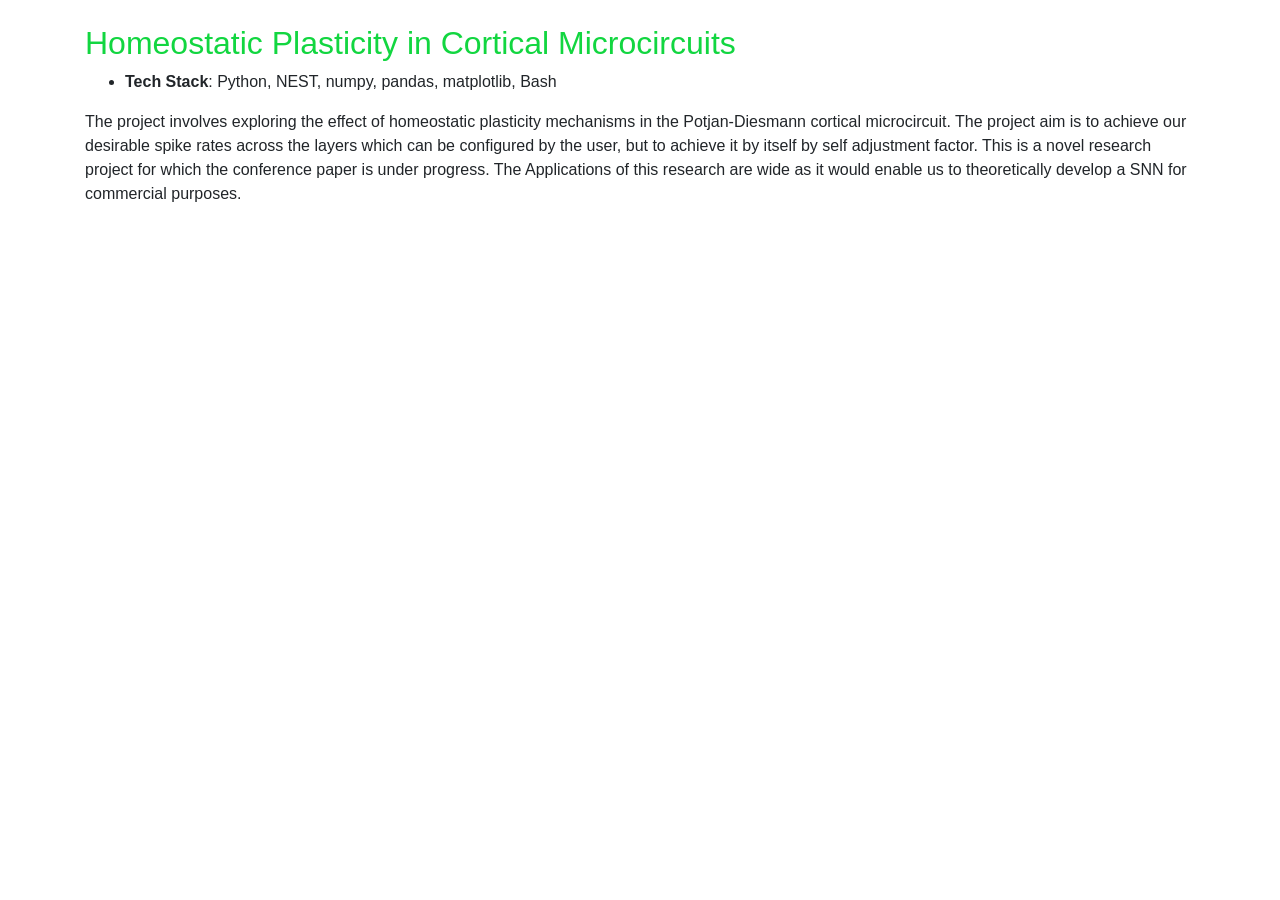
==== projects/brain.html @ e2df34b9 "Adding Files for Setup" ====
<html lang="en"><head>
  <meta charset="utf-8">
  <meta content="width=device-width, initial-scale=1.0" name="viewport">

  <title>Homeostatic Plasticity in Cortical Microcircuits</title>
  <meta content="" name="descriptison">
  <meta content="" name="keywords">

  <!-- Favicons -->
  <link href="../assets/img/favicon.png" rel="icon">
  <link href="../assets/img/apple-touch-icon.png" rel="apple-touch-icon">

  <!-- Google Fonts -->
  <link href="https://fonts.googleapis.com/css?family=Open+Sans:300,300i,400,400i,600,600i,700,700i|Raleway:300,300i,400,400i,500,500i,600,600i,700,700i|Poppins:300,300i,400,400i,500,500i,600,600i,700,700i" rel="stylesheet">

  <!-- Vendor CSS Files -->
  <link href="../assets/vendor/bootstrap/css/bootstrap.min.css" rel="stylesheet">
  <link href="../assets/vendor/icofont/icofont.min.css" rel="stylesheet">
  <link href="../assets/vendor/remixicon/remixicon.css" rel="stylesheet">
  <link href="../assets/vendor/owl.carousel/assets/owl.carousel.min.css" rel="stylesheet">
  <link href="../assets/vendor/boxicons/css/boxicons.min.css" rel="stylesheet">
  <link href="../assets/vendor/venobox/venobox.css" rel="stylesheet">

  <!-- Template Main CSS File -->
  <link href="../assets/css/style.css" rel="stylesheet">

  <!-- =======================================================
  * Template Name: Personal - v2.2.0
  * Template URL: https://bootstrapmade.com/personal-free-resume-bootstrap-template/
  * Author: BootstrapMade.com
  * License: https://bootstrapmade.com/license/
  ======================================================== -->
</head>

<body data-gr-c-s-loaded="true">

<!-- ======= Portfolio Details ======= -->
  <main id="main">
    <div id="portfolio-details" class="portfolio-details">
      <div class="container">

        <div class="row">

          <div class="col-lg-12 portfolio-info">
            <br>
            <h2 style="color:#12d640">Homeostatic Plasticity in Cortical Microcircuits</h2>

            <ul>
              <li><strong>Tech Stack</strong>: Python, NEST, numpy, pandas, matplotlib, Bash</li>
            </ul>

            <p>
             The project involves exploring the effect of homeostatic plasticity mechanisms in the Potjan-Diesmann cortical microcircuit. The project aim is to achieve our desirable spike rates across the layers which can be configured by the user, but to achieve it by itself by self adjustment factor. This is a novel research project for which the conference paper is under progress. The Applications of this research are wide as it would enable us to theoretically develop a SNN for commercial purposes.            
            </p>
          </div>

        </div>

      </div>
    </div><!-- End Portfolio Details -->
  </main><!-- End #main -->

 <!-- Vendor JS Files -->
  <script async="" src="//www.google-analytics.com/analytics.js"></script><script src="assets/vendor/jquery/jquery.min.js"></script>
  <script src="../assets/vendor/bootstrap/js/bootstrap.bundle.min.js"></script>
  <script src="../assets/vendor/jquery.easing/jquery.easing.min.js"></script>
  <script src="../assets/vendor/php-email-form/validate.js"></script>
  <script src="../assets/vendor/waypoints/jquery.waypoints.min.js"></script>
  <script src="../assets/vendor/counterup/counterup.min.js"></script>
  <script src="../assets/vendor/owl.carousel/owl.carousel.min.js"></script>
  <script src="../assets/vendor/isotope-layout/isotope.pkgd.min.js"></script>
  <script src="../assets/vendor/venobox/venobox.min.js"></script>

  <!-- Template Main JS File -->
  <script src="../assets/js/main.js"></script>

  <script>if( window.self == window.top ) { (function(i,s,o,g,r,a,m){i['GoogleAnalyticsObject']=r;i[r]=i[r]||function(){ (i[r].q=i[r].q||[]).push(arguments)},i[r].l=1*new Date();a=s.createElement(o), m=s.getElementsByTagName(o)[0];a.async=1;a.src=g;m.parentNode.insertBefore(a,m) })(window,document,'script','//www.google-analytics.com/analytics.js','ga'); ga('create', 'UA-55234356-4', 'auto'); ga('send', 'pageview'); } </script>

</body>
</html>
---- assets/vendor/venobox/venobox.css ----
/* ------ venobox.css --------*/
.vbox-overlay *, .vbox-overlay *:before, .vbox-overlay *:after{
    -webkit-backface-visibility: hidden;
    -webkit-box-sizing:border-box;
    -moz-box-sizing:border-box;
    box-sizing:border-box;
}
.vbox-overlay * { 
    -webkit-backface-visibility: visible;
    backface-visibility: visible;
}
.vbox-overlay{
    display: -webkit-flex;
    display: flex;
    -webkit-flex-direction: column;
    flex-direction: column;
    -webkit-justify-content: center;
    justify-content: center;
    -webkit-align-items: center;
    align-items: center;
    position: fixed;
    left: 0;
    top: 0;
    bottom: 0;
    right: 0;
    z-index: 999999;
}

/* ----- navigation ----- */
.vbox-title{
    width: 100%;
    height: 40px;
    float: left;
    text-align: center;
    line-height: 28px;
    font-size: 12px;
    padding: 6px 50px;
    overflow: hidden;
    position: fixed;
    display: none;
    left: 0;
    z-index: 89;
}
.vbox-close{
    cursor: pointer;
    position: fixed;
    top: -1px;
    right: 0;
    width: 50px;
    height: 40px;
    padding: 6px;
    display: block;
    background-position:10px center;
    overflow: hidden;
    font-size: 24px;
    line-height: 1;
    text-align: center;
    z-index: 99;
}
.vbox-left{
    cursor: pointer;
    position: fixed;
    left: 0;
    height: 40px;
    overflow: hidden;
    line-height: 28px;
    font-size: 12px;
    z-index: 99;
    display: flex;
    align-items:center;
}
.vbox-num{
    display: inline-block;
    margin: 6px 0 6px 15px;
}
/* ----- Social share ----- */
.vbox-share{
    line-height: 28px;
    font-size: 12px;
    overflow: hidden;
    position: fixed;
    left: 0;
    z-index: 98;
    display: flex;
    align-items:center;
    justify-content: center;
    width: 100%;
    text-align: center;
}
.vbox-share svg{
    max-height: 28px;
    width: 28px;
    z-index: 10;
    margin-left: 12px;
    margin-top: 6px;
    margin-bottom: 6px;
    vertical-align: middle;
}


/* ----- navigation ARROWS ----- */
.vbox-next, .vbox-prev{
    position: fixed;
    top: 50%;
    margin-top: -15px;
    overflow: hidden;
    cursor: pointer;
    display: block;
    width: 45px;
    height: 45px;
    z-index: 99;
}
.vbox-next span, .vbox-prev span{
    position: relative;
    width: 20px;
    height: 20px;
    border: 2px solid transparent;
    border-top-color: #B6B6B6;
    border-right-color: #B6B6B6;
    text-indent: -100px;
    position: absolute;
    top: 8px;
    display: block;
}
.vbox-prev{
    left: 15px;
}
.vbox-next{
    right: 15px;
}
.vbox-prev span{
    left: 10px;
    -ms-transform: rotate(-135deg);
    -webkit-transform: rotate(-135deg);
    transform: rotate(-135deg);
}
.vbox-next span{
    -ms-transform: rotate(45deg);
    -webkit-transform: rotate(45deg);
    transform: rotate(45deg);
    right: 10px;
}
/* ------- inline window ------ */
.vbox-inline{
    width: 420px;
    height: 315px;
    height: 70vh;
    padding: 10px;
    background: #fff;
    margin: 0 auto;
    overflow: auto;
    text-align: left;
}
/* ------- Video & iFrames window ------ */
.venoframe{
    max-width: 100%;
    width: 100%;
    border: none;
    width: 100%;
    height: 260px;
    height: 70vh;
}
.venoframe.vbvid{
    height: 260px;
}
@media (min-width: 768px) {
    .venoframe, .vbox-inline{
        width: 90%;
        height: 360px;
        height: 70vh;
    }
    .venoframe.vbvid{
        width: 640px;
        height: 360px;
    }
}
@media (min-width: 992px) {
    .venoframe, .vbox-inline{
        max-width: 1200px;
        width: 80%;
        height: 540px;
        height: 70vh;
    }
    .venoframe.vbvid{
        width: 960px;
        height: 540px;
    }
}
/* 
Please do NOT edit this part! 
or at least read this note: http://i.imgur.com/7C0ws9e.gif
*/
.vbox-open{
    overflow: hidden;
}
.vbox-container{
    position: absolute;
    left: 0;
    right: 0;
    top: 0;
    bottom: 0;
    overflow-x: hidden;
    overflow-y: scroll;
    overflow-scrolling: touch;
    -webkit-overflow-scrolling: touch;
    z-index: 20;
    max-height: 100%;

}

.vbox-content{
    text-align: center;
    float: left;
    width: 100%;
    position: relative;
    overflow: hidden;
    padding: 20px 4%;
}
.vbox-container img{
    max-width: 100%;
    height: auto;
}
.vbox-figlio{
    box-shadow: 0 0 12px rgba(0,0,0,0.19), 0 6px 6px rgba(0,0,0,0.23);
    max-width: 100%;
    text-align: initial;
}
img.vbox-figlio{
    -webkit-user-select: none;
-khtml-user-select: none;
-moz-user-select: none;
-o-user-select: none;
user-select: none;
}
.vbox-content.swipe-left{
    margin-left: -200px !important;
}
.vbox-content.swipe-right{
    margin-left: 200px !important;
}
.vbox-animated{
    webkit-transition: margin 300ms ease-out;
    transition: margin 300ms ease-out;
}

/* ---------- preloader ----------
 * SPINKIT 
 * http://tobiasahlin.com/spinkit/
-------------------------------- */
.sk-double-bounce,.sk-rotating-plane{width:40px;height:40px;margin:40px auto}.sk-rotating-plane{background-color:#333;-webkit-animation:sk-rotatePlane 1.2s infinite ease-in-out;animation:sk-rotatePlane 1.2s infinite ease-in-out}@-webkit-keyframes sk-rotatePlane{0%{-webkit-transform:perspective(120px) rotateX(0) rotateY(0);transform:perspective(120px) rotateX(0) rotateY(0)}50%{-webkit-transform:perspective(120px) rotateX(-180.1deg) rotateY(0);transform:perspective(120px) rotateX(-180.1deg) rotateY(0)}100%{-webkit-transform:perspective(120px) rotateX(-180deg) rotateY(-179.9deg);transform:perspective(120px) rotateX(-180deg) rotateY(-179.9deg)}}@keyframes sk-rotatePlane{0%{-webkit-transform:perspective(120px) rotateX(0) rotateY(0);transform:perspective(120px) rotateX(0) rotateY(0)}50%{-webkit-transform:perspective(120px) rotateX(-180.1deg) rotateY(0);transform:perspective(120px) rotateX(-180.1deg) rotateY(0)}100%{-webkit-transform:perspective(120px) rotateX(-180deg) rotateY(-179.9deg);transform:perspective(120px) rotateX(-180deg) rotateY(-179.9deg)}}.sk-double-bounce{position:relative}.sk-double-bounce .sk-child{width:100%;height:100%;border-radius:50%;background-color:#333;opacity:.6;position:absolute;top:0;left:0;-webkit-animation:sk-doubleBounce 2s infinite ease-in-out;animation:sk-doubleBounce 2s infinite ease-in-out}.sk-chasing-dots .sk-child,.sk-spinner-pulse,.sk-three-bounce .sk-child{background-color:#333;border-radius:100%}.sk-double-bounce .sk-double-bounce2{-webkit-animation-delay:-1s;animation-delay:-1s}@-webkit-keyframes sk-doubleBounce{0%,100%{-webkit-transform:scale(0);transform:scale(0)}50%{-webkit-transform:scale(1);transform:scale(1)}}@keyframes sk-doubleBounce{0%,100%{-webkit-transform:scale(0);transform:scale(0)}50%{-webkit-transform:scale(1);transform:scale(1)}}.sk-wave{margin:40px auto;width:50px;height:40px;text-align:center;font-size:10px}.sk-wave .sk-rect{background-color:#333;height:100%;width:6px;display:inline-block;-webkit-animation:sk-waveStretchDelay 1.2s infinite ease-in-out;animation:sk-waveStretchDelay 1.2s infinite ease-in-out}.sk-wave .sk-rect1{-webkit-animation-delay:-1.2s;animation-delay:-1.2s}.sk-wave .sk-rect2{-webkit-animation-delay:-1.1s;animation-delay:-1.1s}.sk-wave .sk-rect3{-webkit-animation-delay:-1s;animation-delay:-1s}.sk-wave .sk-rect4{-webkit-animation-delay:-.9s;animation-delay:-.9s}.sk-wave .sk-rect5{-webkit-animation-delay:-.8s;animation-delay:-.8s}@-webkit-keyframes sk-waveStretchDelay{0%,100%,40%{-webkit-transform:scaleY(.4);transform:scaleY(.4)}20%{-webkit-transform:scaleY(1);transform:scaleY(1)}}@keyframes sk-waveStretchDelay{0%,100%,40%{-webkit-transform:scaleY(.4);transform:scaleY(.4)}20%{-webkit-transform:scaleY(1);transform:scaleY(1)}}.sk-wandering-cubes{margin:40px auto;width:40px;height:40px;position:relative}.sk-wandering-cubes .sk-cube{background-color:#333;width:10px;height:10px;position:absolute;top:0;left:0;-webkit-animation:sk-wanderingCube 1.8s ease-in-out -1.8s infinite both;animation:sk-wanderingCube 1.8s ease-in-out -1.8s infinite both}.sk-chasing-dots,.sk-spinner-pulse{width:40px;height:40px;margin:40px auto}.sk-wandering-cubes .sk-cube2{-webkit-animation-delay:-.9s;animation-delay:-.9s}@-webkit-keyframes sk-wanderingCube{0%{-webkit-transform:rotate(0);transform:rotate(0)}25%{-webkit-transform:translateX(30px) rotate(-90deg) scale(.5);transform:translateX(30px) rotate(-90deg) scale(.5)}50%{-webkit-transform:translateX(30px) translateY(30px) rotate(-179deg);transform:translateX(30px) translateY(30px) rotate(-179deg)}50.1%{-webkit-transform:translateX(30px) translateY(30px) rotate(-180deg);transform:translateX(30px) translateY(30px) rotate(-180deg)}75%{-webkit-transform:translateX(0) translateY(30px) rotate(-270deg) scale(.5);transform:translateX(0) translateY(30px) rotate(-270deg) scale(.5)}100%{-webkit-transform:rotate(-360deg);transform:rotate(-360deg)}}@keyframes sk-wanderingCube{0%{-webkit-transform:rotate(0);transform:rotate(0)}25%{-webkit-transform:translateX(30px) rotate(-90deg) scale(.5);transform:translateX(30px) rotate(-90deg) scale(.5)}50%{-webkit-transform:translateX(30px) translateY(30px) rotate(-179deg);transform:translateX(30px) translateY(30px) rotate(-179deg)}50.1%{-webkit-transform:translateX(30px) translateY(30px) rotate(-180deg);transform:translateX(30px) translateY(30px) rotate(-180deg)}75%{-webkit-transform:translateX(0) translateY(30px) rotate(-270deg) scale(.5);transform:translateX(0) translateY(30px) rotate(-270deg) scale(.5)}100%{-webkit-transform:rotate(-360deg);transform:rotate(-360deg)}}.sk-spinner-pulse{-webkit-animation:sk-pulseScaleOut 1s infinite ease-in-out;animation:sk-pulseScaleOut 1s infinite ease-in-out}@-webkit-keyframes sk-pulseScaleOut{0%{-webkit-transform:scale(0);transform:scale(0)}100%{-webkit-transform:scale(1);transform:scale(1);opacity:0}}@keyframes sk-pulseScaleOut{0%{-webkit-transform:scale(0);transform:scale(0)}100%{-webkit-transform:scale(1);transform:scale(1);opacity:0}}.sk-chasing-dots{position:relative;text-align:center;-webkit-animation:sk-chasingDotsRotate 2s infinite linear;animation:sk-chasingDotsRotate 2s infinite linear}.sk-chasing-dots .sk-child{width:60%;height:60%;display:inline-block;position:absolute;top:0;-webkit-animation:sk-chasingDotsBounce 2s infinite ease-in-out;animation:sk-chasingDotsBounce 2s infinite ease-in-out}.sk-chasing-dots .sk-dot2{top:auto;bottom:0;-webkit-animation-delay:-1s;animation-delay:-1s}@-webkit-keyframes sk-chasingDotsRotate{100%{-webkit-transform:rotate(360deg);transform:rotate(360deg)}}@keyframes sk-chasingDotsRotate{100%{-webkit-transform:rotate(360deg);transform:rotate(360deg)}}@-webkit-keyframes sk-chasingDotsBounce{0%,100%{-webkit-transform:scale(0);transform:scale(0)}50%{-webkit-transform:scale(1);transform:scale(1)}}@keyframes sk-chasingDotsBounce{0%,100%{-webkit-transform:scale(0);transform:scale(0)}50%{-webkit-transform:scale(1);transform:scale(1)}}.sk-three-bounce{margin:40px auto;width:80px;text-align:center}.sk-three-bounce .sk-child{width:20px;height:20px;display:inline-block;-webkit-animation:sk-three-bounce 1.4s ease-in-out 0s infinite both;animation:sk-three-bounce 1.4s ease-in-out 0s infinite both}.sk-circle .sk-child:before,.sk-fading-circle .sk-circle:before{display:block;border-radius:100%;content:'';background-color:#333}.sk-three-bounce .sk-bounce1{-webkit-animation-delay:-.32s;animation-delay:-.32s}.sk-three-bounce .sk-bounce2{-webkit-animation-delay:-.16s;animation-delay:-.16s}@-webkit-keyframes sk-three-bounce{0%,100%,80%{-webkit-transform:scale(0);transform:scale(0)}40%{-webkit-transform:scale(1);transform:scale(1)}}@keyframes sk-three-bounce{0%,100%,80%{-webkit-transform:scale(0);transform:scale(0)}40%{-webkit-transform:scale(1);transform:scale(1)}}.sk-circle{margin:40px auto;width:40px;height:40px;position:relative}.sk-circle .sk-child{width:100%;height:100%;position:absolute;left:0;top:0}.sk-circle .sk-child:before{margin:0 auto;width:15%;height:15%;-webkit-animation:sk-circleBounceDelay 1.2s infinite ease-in-out both;animation:sk-circleBounceDelay 1.2s infinite ease-in-out both}.sk-circle .sk-circle2{-webkit-transform:rotate(30deg);-ms-transform:rotate(30deg);transform:rotate(30deg)}.sk-circle .sk-circle3{-webkit-transform:rotate(60deg);-ms-transform:rotate(60deg);transform:rotate(60deg)}.sk-circle .sk-circle4{-webkit-transform:rotate(90deg);-ms-transform:rotate(90deg);transform:rotate(90deg)}.sk-circle .sk-circle5{-webkit-transform:rotate(120deg);-ms-transform:rotate(120deg);transform:rotate(120deg)}.sk-circle .sk-circle6{-webkit-transform:rotate(150deg);-ms-transform:rotate(150deg);transform:rotate(150deg)}.sk-circle .sk-circle7{-webkit-transform:rotate(180deg);-ms-transform:rotate(180deg);transform:rotate(180deg)}.sk-circle .sk-circle8{-webkit-transform:rotate(210deg);-ms-transform:rotate(210deg);transform:rotate(210deg)}.sk-circle .sk-circle9{-webkit-transform:rotate(240deg);-ms-transform:rotate(240deg);transform:rotate(240deg)}.sk-circle .sk-circle10{-webkit-transform:rotate(270deg);-ms-transform:rotate(270deg);transform:rotate(270deg)}.sk-circle .sk-circle11{-webkit-transform:rotate(300deg);-ms-transform:rotate(300deg);transform:rotate(300deg)}.sk-circle .sk-circle12{-webkit-transform:rotate(330deg);-ms-transform:rotate(330deg);transform:rotate(330deg)}.sk-circle .sk-circle2:before{-webkit-animation-delay:-1.1s;animation-delay:-1.1s}.sk-circle .sk-circle3:before{-webkit-animation-delay:-1s;animation-delay:-1s}.sk-circle .sk-circle4:before{-webkit-animation-delay:-.9s;animation-delay:-.9s}.sk-circle .sk-circle5:before{-webkit-animation-delay:-.8s;animation-delay:-.8s}.sk-circle .sk-circle6:before{-webkit-animation-delay:-.7s;animation-delay:-.7s}.sk-circle .sk-circle7:before{-webkit-animation-delay:-.6s;animation-delay:-.6s}.sk-circle .sk-circle8:before{-webkit-animation-delay:-.5s;animation-delay:-.5s}.sk-circle .sk-circle9:before{-webkit-animation-delay:-.4s;animation-delay:-.4s}.sk-circle .sk-circle10:before{-webkit-animation-delay:-.3s;animation-delay:-.3s}.sk-circle .sk-circle11:before{-webkit-animation-delay:-.2s;animation-delay:-.2s}.sk-circle .sk-circle12:before{-webkit-animation-delay:-.1s;animation-delay:-.1s}@-webkit-keyframes sk-circleBounceDelay{0%,100%,80%{-webkit-transform:scale(0);transform:scale(0)}40%{-webkit-transform:scale(1);transform:scale(1)}}@keyframes sk-circleBounceDelay{0%,100%,80%{-webkit-transform:scale(0);transform:scale(0)}40%{-webkit-transform:scale(1);transform:scale(1)}}.sk-cube-grid{width:40px;height:40px;margin:40px auto}.sk-cube-grid .sk-cube{width:33.33%;height:33.33%;background-color:#333;float:left;-webkit-animation:sk-cubeGridScaleDelay 1.3s infinite ease-in-out;animation:sk-cubeGridScaleDelay 1.3s infinite ease-in-out}.sk-cube-grid .sk-cube1{-webkit-animation-delay:.2s;animation-delay:.2s}.sk-cube-grid .sk-cube2{-webkit-animation-delay:.3s;animation-delay:.3s}.sk-cube-grid .sk-cube3{-webkit-animation-delay:.4s;animation-delay:.4s}.sk-cube-grid .sk-cube4{-webkit-animation-delay:.1s;animation-delay:.1s}.sk-cube-grid .sk-cube5{-webkit-animation-delay:.2s;animation-delay:.2s}.sk-cube-grid .sk-cube6{-webkit-animation-delay:.3s;animation-delay:.3s}.sk-cube-grid .sk-cube7{-webkit-animation-delay:0ms;animation-delay:0ms}.sk-cube-grid .sk-cube8{-webkit-animation-delay:.1s;animation-delay:.1s}.sk-cube-grid .sk-cube9{-webkit-animation-delay:.2s;animation-delay:.2s}@-webkit-keyframes sk-cubeGridScaleDelay{0%,100%,70%{-webkit-transform:scale3D(1,1,1);transform:scale3D(1,1,1)}35%{-webkit-transform:scale3D(0,0,1);transform:scale3D(0,0,1)}}@keyframes sk-cubeGridScaleDelay{0%,100%,70%{-webkit-transform:scale3D(1,1,1);transform:scale3D(1,1,1)}35%{-webkit-transform:scale3D(0,0,1);transform:scale3D(0,0,1)}}.sk-fading-circle{margin:40px auto;width:40px;height:40px;position:relative}.sk-fading-circle .sk-circle{width:100%;height:100%;position:absolute;left:0;top:0}.sk-fading-circle .sk-circle:before{margin:0 auto;width:15%;height:15%;-webkit-animation:sk-circleFadeDelay 1.2s infinite ease-in-out both;animation:sk-circleFadeDelay 1.2s infinite ease-in-out both}.sk-fading-circle .sk-circle2{-webkit-transform:rotate(30deg);-ms-transform:rotate(30deg);transform:rotate(30deg)}.sk-fading-circle .sk-circle3{-webkit-transform:rotate(60deg);-ms-transform:rotate(60deg);transform:rotate(60deg)}.sk-fading-circle .sk-circle4{-webkit-transform:rotate(90deg);-ms-transform:rotate(90deg);transform:rotate(90deg)}.sk-fading-circle .sk-circle5{-webkit-transform:rotate(120deg);-ms-transform:rotate(120deg);transform:rotate(120deg)}.sk-fading-circle .sk-circle6{-webkit-transform:rotate(150deg);-ms-transform:rotate(150deg);transform:rotate(150deg)}.sk-fading-circle .sk-circle7{-webkit-transform:rotate(180deg);-ms-transform:rotate(180deg);transform:rotate(180deg)}.sk-fading-circle .sk-circle8{-webkit-transform:rotate(210deg);-ms-transform:rotate(210deg);transform:rotate(210deg)}.sk-fading-circle .sk-circle9{-webkit-transform:rotate(240deg);-ms-transform:rotate(240deg);transform:rotate(240deg)}.sk-fading-circle .sk-circle10{-webkit-transform:rotate(270deg);-ms-transform:rotate(270deg);transform:rotate(270deg)}.sk-fading-circle .sk-circle11{-webkit-transform:rotate(300deg);-ms-transform:rotate(300deg);transform:rotate(300deg)}.sk-fading-circle .sk-circle12{-webkit-transform:rotate(330deg);-ms-transform:rotate(330deg);transform:rotate(330deg)}.sk-fading-circle .sk-circle2:before{-webkit-animation-delay:-1.1s;animation-delay:-1.1s}.sk-fading-circle .sk-circle3:before{-webkit-animation-delay:-1s;animation-delay:-1s}.sk-fading-circle .sk-circle4:before{-webkit-animation-delay:-.9s;animation-delay:-.9s}.sk-fading-circle .sk-circle5:before{-webkit-animation-delay:-.8s;animation-delay:-.8s}.sk-fading-circle .sk-circle6:before{-webkit-animation-delay:-.7s;animation-delay:-.7s}.sk-fading-circle .sk-circle7:before{-webkit-animation-delay:-.6s;animation-delay:-.6s}.sk-fading-circle .sk-circle8:before{-webkit-animation-delay:-.5s;animation-delay:-.5s}.sk-fading-circle .sk-circle9:before{-webkit-animation-delay:-.4s;animation-delay:-.4s}.sk-fading-circle .sk-circle10:before{-webkit-animation-delay:-.3s;animation-delay:-.3s}.sk-fading-circle .sk-circle11:before{-webkit-animation-delay:-.2s;animation-delay:-.2s}.sk-fading-circle .sk-circle12:before{-webkit-animation-delay:-.1s;animation-delay:-.1s}@-webkit-keyframes sk-circleFadeDelay{0%,100%,39%{opacity:0}40%{opacity:1}}@keyframes sk-circleFadeDelay{0%,100%,39%{opacity:0}40%{opacity:1}}.sk-folding-cube{margin:40px auto;width:40px;height:40px;position:relative;-webkit-transform:rotateZ(45deg);transform:rotateZ(45deg)}.sk-folding-cube .sk-cube{float:left;width:50%;height:50%;position:relative;-webkit-transform:scale(1.1);-ms-transform:scale(1.1);transform:scale(1.1)}.sk-folding-cube .sk-cube:before{content:'';position:absolute;top:0;left:0;width:100%;height:100%;background-color:#333;-webkit-animation:sk-foldCubeAngle 2.4s infinite linear both;animation:sk-foldCubeAngle 2.4s infinite linear both;-webkit-transform-origin:100% 100%;-ms-transform-origin:100% 100%;transform-origin:100% 100%}.sk-folding-cube .sk-cube2{-webkit-transform:scale(1.1) rotateZ(90deg);transform:scale(1.1) rotateZ(90deg)}.sk-folding-cube .sk-cube3{-webkit-transform:scale(1.1) rotateZ(180deg);transform:scale(1.1) rotateZ(180deg)}.sk-folding-cube .sk-cube4{-webkit-transform:scale(1.1) rotateZ(270deg);transform:scale(1.1) rotateZ(270deg)}.sk-folding-cube .sk-cube2:before{-webkit-animation-delay:.3s;animation-delay:.3s}.sk-folding-cube .sk-cube3:before{-webkit-animation-delay:.6s;animation-delay:.6s}.sk-folding-cube .sk-cube4:before{-webkit-animation-delay:.9s;animation-delay:.9s}@-webkit-keyframes sk-foldCubeAngle{0%,10%{-webkit-transform:perspective(140px) rotateX(-180deg);transform:perspective(140px) rotateX(-180deg);opacity:0}25%,75%{-webkit-transform:perspective(140px) rotateX(0);transform:perspective(140px) rotateX(0);opacity:1}100%,90%{-webkit-transform:perspective(140px) rotateY(180deg);transform:perspective(140px) rotateY(180deg);opacity:0}}@keyframes sk-foldCubeAngle{0%,10%{-webkit-transform:perspective(140px) rotateX(-180deg);transform:perspective(140px) rotateX(-180deg);opacity:0}25%,75%{-webkit-transform:perspective(140px) rotateX(0);transform:perspective(140px) rotateX(0);opacity:1}100%,90%{-webkit-transform:perspective(140px) rotateY(180deg);transform:perspective(140px) rotateY(180deg);opacity:0}}
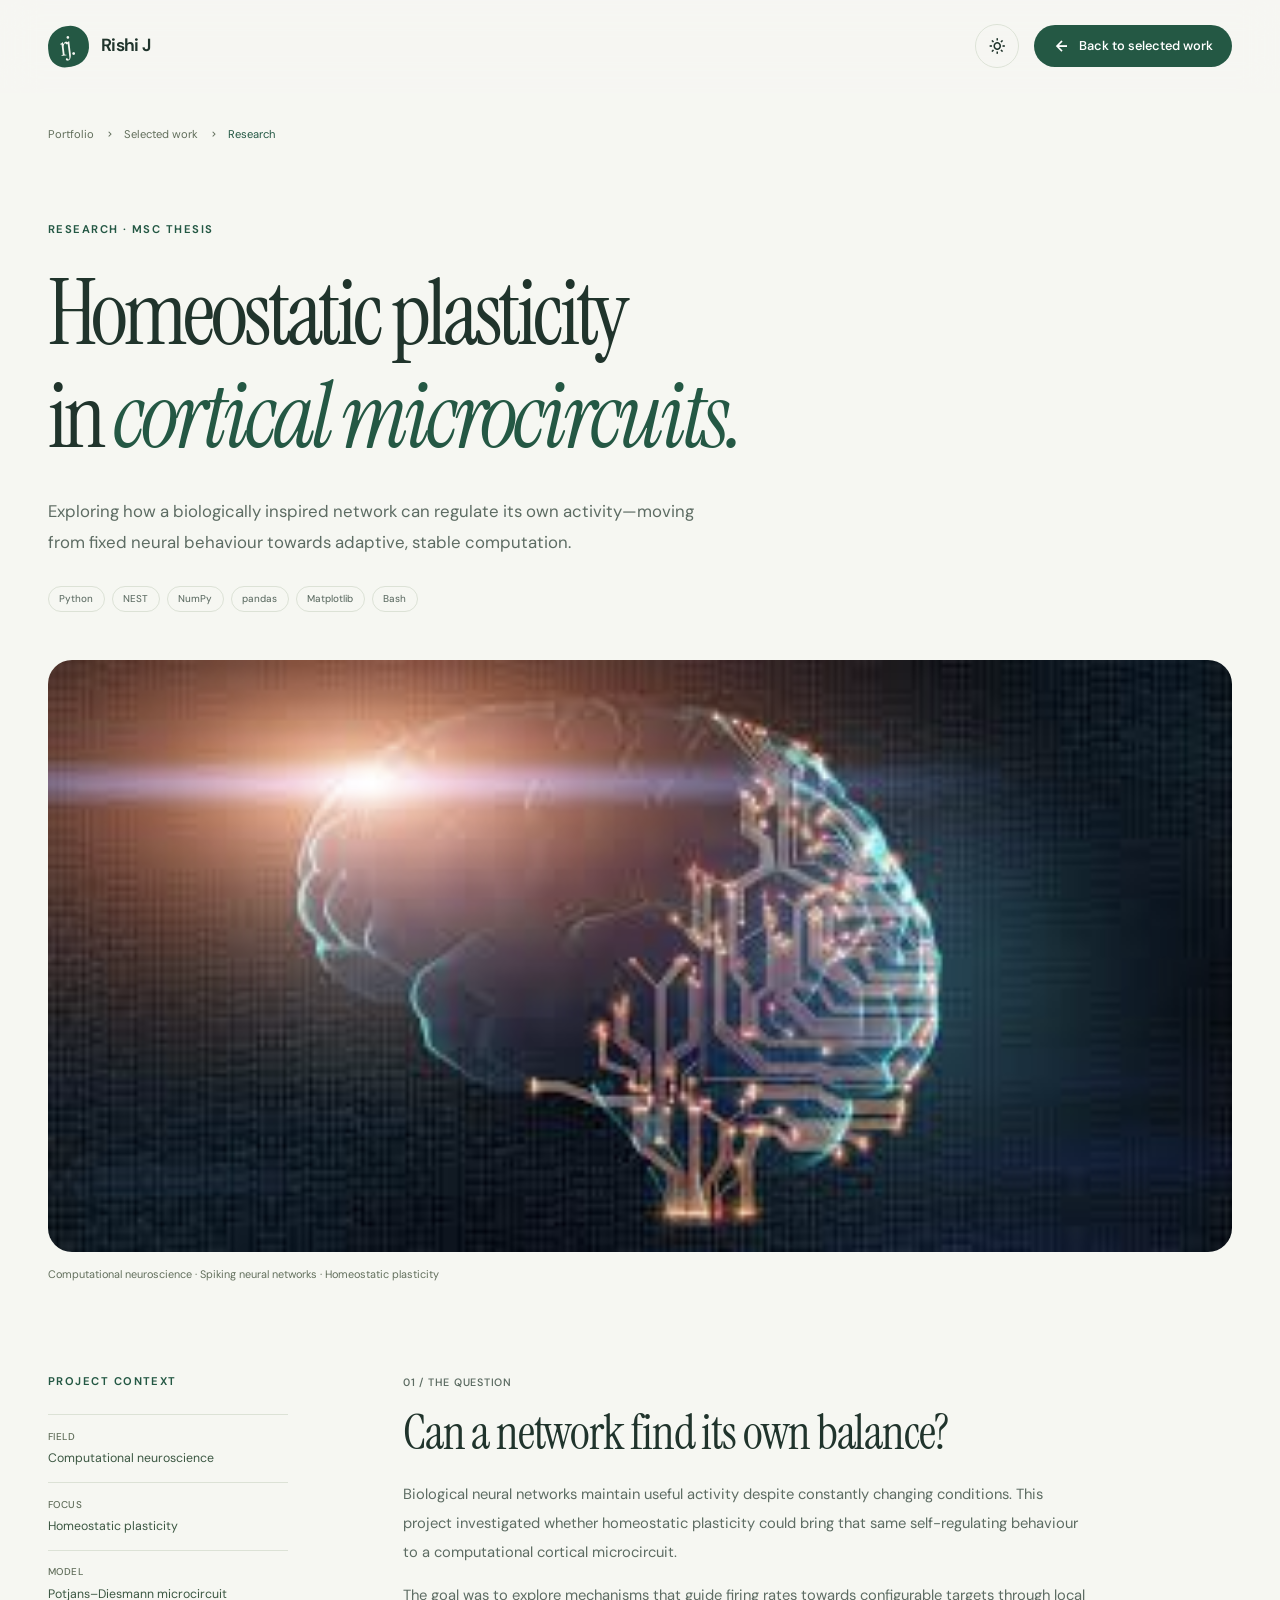
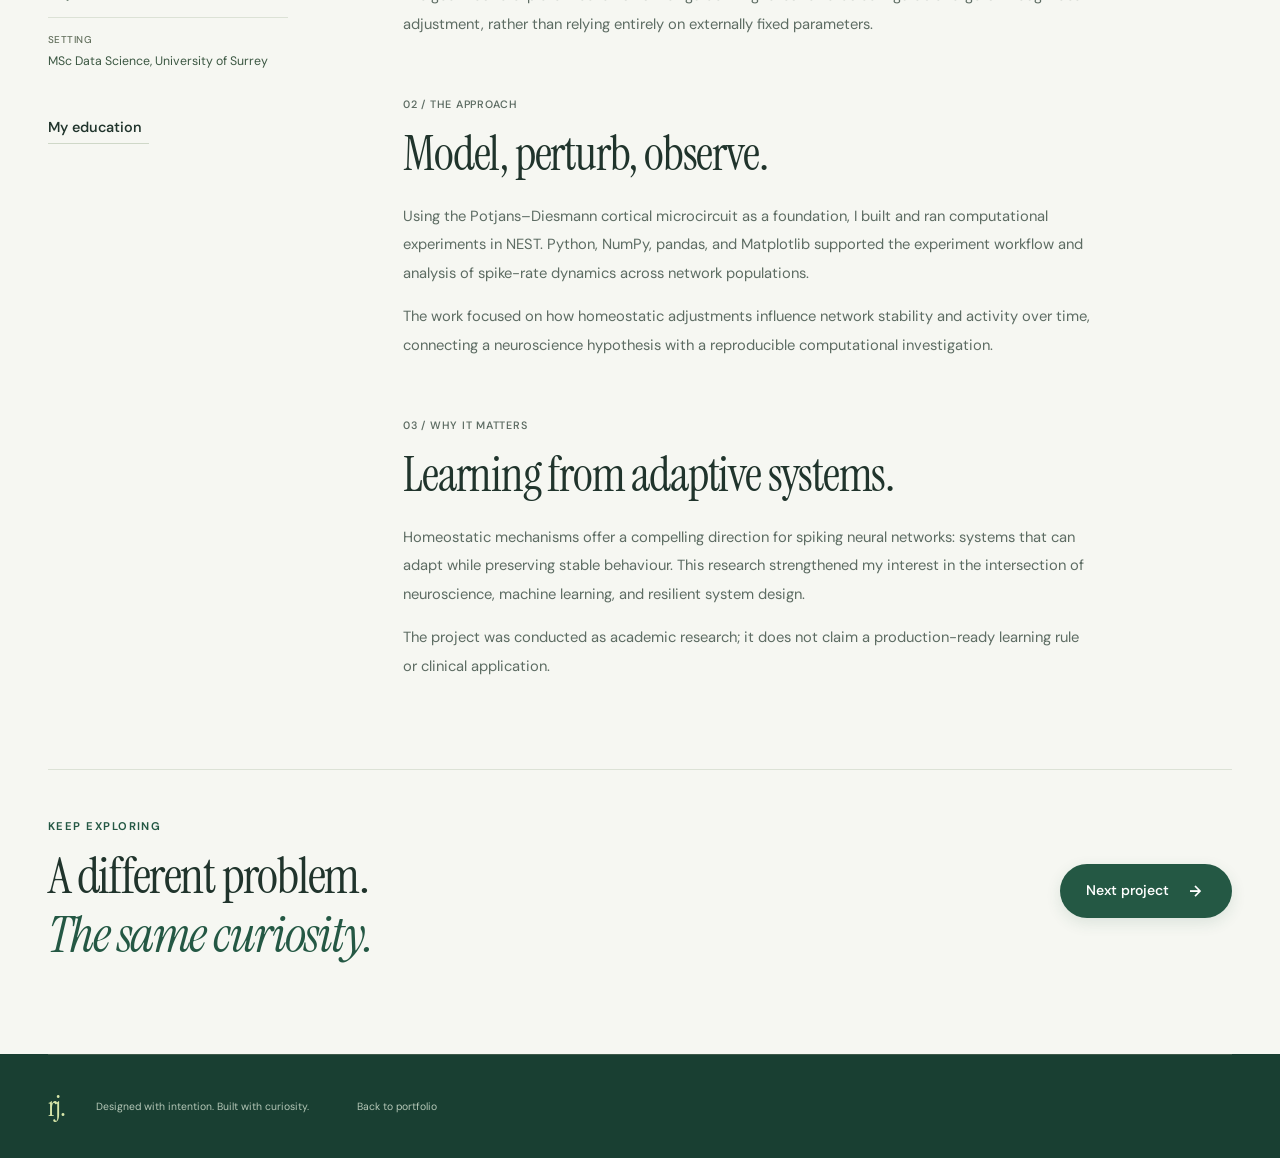
==== commit 714c62ee: "feat(site): rebuild portfolio with dark mode, AI practice section, modern CSS Redesign the personal " ====
--- a/projects/brain.html
+++ b/projects/brain.html
@@ -1,81 +1,47 @@
-<html lang="en"><head>
+<!DOCTYPE html>
+<html lang="en">
+<head>
   <meta charset="utf-8">
-  <meta content="width=device-width, initial-scale=1.0" name="viewport">
-
-  <title>Homeostatic Plasticity in Cortical Microcircuits</title>
-  <meta content="" name="descriptison">
-  <meta content="" name="keywords">
-
-  <!-- Favicons -->
-  <link href="../assets/img/favicon.png" rel="icon">
-  <link href="../assets/img/apple-touch-icon.png" rel="apple-touch-icon">
-
-  <!-- Google Fonts -->
-  <link href="https://fonts.googleapis.com/css?family=Open+Sans:300,300i,400,400i,600,600i,700,700i|Raleway:300,300i,400,400i,500,500i,600,600i,700,700i|Poppins:300,300i,400,400i,500,500i,600,600i,700,700i" rel="stylesheet">
-
-  <!-- Vendor CSS Files -->
-  <link href="../assets/vendor/bootstrap/css/bootstrap.min.css" rel="stylesheet">
-  <link href="../assets/vendor/icofont/icofont.min.css" rel="stylesheet">
-  <link href="../assets/vendor/remixicon/remixicon.css" rel="stylesheet">
-  <link href="../assets/vendor/owl.carousel/assets/owl.carousel.min.css" rel="stylesheet">
+  <meta name="viewport" content="width=device-width, initial-scale=1">
+  <meta name="theme-color" content="#f6f7f2">
+  <meta name="description" content="Rishi J's MSc research into homeostatic plasticity in spiking neural networks and cortical microcircuits.">
+  <title>Homeostatic Plasticity — Rishi J</title>
+  <link rel="icon" type="image/png" href="../favicon.png">
+  <link rel="preconnect" href="https://fonts.googleapis.com">
+  <link rel="preconnect" href="https://fonts.gstatic.com" crossorigin>
+  <link href="https://fonts.googleapis.com/css2?family=DM+Sans:wght@400;450;500;550;600;650;700&family=Instrument+Serif:ital@0;1&display=swap" rel="stylesheet">
   <link href="../assets/vendor/boxicons/css/boxicons.min.css" rel="stylesheet">
-  <link href="../assets/vendor/venobox/venobox.css" rel="stylesheet">
-
-  <!-- Template Main CSS File -->
   <link href="../assets/css/style.css" rel="stylesheet">
-
-  <!-- =======================================================
-  * Template Name: Personal - v2.2.0
-  * Template URL: https://bootstrapmade.com/personal-free-resume-bootstrap-template/
-  * Author: BootstrapMade.com
-  * License: https://bootstrapmade.com/license/
-  ======================================================== -->
+  <link href="../assets/css/project.css" rel="stylesheet">
+  <script>
+    // Apply the saved theme before first paint to avoid a light flash.
+    (function () {
+      try {
+        var saved = localStorage.getItem("theme");
+        var theme = saved || (window.matchMedia("(prefers-color-scheme: dark)").matches ? "dark" : "light");
+        document.documentElement.dataset.theme = theme;
+      } catch (error) {
+        document.documentElement.dataset.theme = "light";
+      }
+    })();
+  </script>
+  <script src="../assets/js/main.js" defer></script>
 </head>
-
-<body data-gr-c-s-loaded="true">
-
-<!-- ======= Portfolio Details ======= -->
-  <main id="main">
-    <div id="portfolio-details" class="portfolio-details">
-      <div class="container">
-
-        <div class="row">
-
-          <div class="col-lg-12 portfolio-info">
-            <br>
-            <h2 style="color:#12d640">Homeostatic Plasticity in Cortical Microcircuits</h2>
-
-            <ul>
-              <li><strong>Tech Stack</strong>: Python, NEST, numpy, pandas, matplotlib, Bash</li>
-            </ul>
-
-            <p>
-             The project involves exploring the effect of homeostatic plasticity mechanisms in the Potjan-Diesmann cortical microcircuit. The project aim is to achieve our desirable spike rates across the layers which can be configured by the user, but to achieve it by itself by self adjustment factor. This is a novel research project for which the conference paper is under progress. The Applications of this research are wide as it would enable us to theoretically develop a SNN for commercial purposes.            
-            </p>
-          </div>
-
-        </div>
-
-      </div>
-    </div><!-- End Portfolio Details -->
-  </main><!-- End #main -->
-
- <!-- Vendor JS Files -->
-  <script async="" src="//www.google-analytics.com/analytics.js"></script><script src="assets/vendor/jquery/jquery.min.js"></script>
-  <script src="../assets/vendor/bootstrap/js/bootstrap.bundle.min.js"></script>
-  <script src="../assets/vendor/jquery.easing/jquery.easing.min.js"></script>
-  <script src="../assets/vendor/php-email-form/validate.js"></script>
-  <script src="../assets/vendor/waypoints/jquery.waypoints.min.js"></script>
-  <script src="../assets/vendor/counterup/counterup.min.js"></script>
-  <script src="../assets/vendor/owl.carousel/owl.carousel.min.js"></script>
-  <script src="../assets/vendor/isotope-layout/isotope.pkgd.min.js"></script>
-  <script src="../assets/vendor/venobox/venobox.min.js"></script>
-
-  <!-- Template Main JS File -->
-  <script src="../assets/js/main.js"></script>
-
-  <script>if( window.self == window.top ) { (function(i,s,o,g,r,a,m){i['GoogleAnalyticsObject']=r;i[r]=i[r]||function(){ (i[r].q=i[r].q||[]).push(arguments)},i[r].l=1*new Date();a=s.createElement(o), m=s.getElementsByTagName(o)[0];a.async=1;a.src=g;m.parentNode.insertBefore(a,m) })(window,document,'script','//www.google-analytics.com/analytics.js','ga'); ga('create', 'UA-55234356-4', 'auto'); ga('send', 'pageview'); } </script>
-
+<body>
+  <a class="skip-link" href="#project-content">Skip to project</a>
+  <header class="site-header"><div class="shell nav-shell"><a class="brand" href="../index.html" aria-label="Rishi J, back to portfolio"><span class="brand-mark" aria-hidden="true">rj.</span><span class="brand-name">Rishi J</span></a><div class="nav-actions"><button class="theme-toggle" type="button" aria-label="Switch to dark theme" data-theme-toggle>
+        <i class="bx bx-sun icon-sun" aria-hidden="true"></i>
+        <i class="bx bx-moon icon-moon" aria-hidden="true"></i>
+      </button><a class="button button-small" href="../index.html#work"><i class="bx bx-left-arrow-alt" aria-hidden="true"></i> <span class="back-label">Back to selected work</span></a></div></div></header>
+  <main class="project-page" id="project-content">
+    <div class="shell project-breadcrumb"><a href="../index.html">Portfolio</a><i class="bx bx-chevron-right" aria-hidden="true"></i><a href="../index.html#work">Selected work</a><i class="bx bx-chevron-right" aria-hidden="true"></i><span>Research</span></div>
+    <article class="shell project-article">
+      <header class="project-hero"><p class="eyebrow">Research · MSc thesis</p><h1>Homeostatic plasticity<br>in <em>cortical microcircuits.</em></h1><p class="project-deck">Exploring how a biologically inspired network can regulate its own activity—moving from fixed neural behaviour towards adaptive, stable computation.</p><ul class="tag-list" aria-label="Technologies"><li>Python</li><li>NEST</li><li>NumPy</li><li>pandas</li><li>Matplotlib</li><li>Bash</li></ul></header>
+      <figure class="project-hero-image"><img src="../assets/img/project/brain.jpeg" alt="Abstract brain illustration representing computational neuroscience" width="1600" height="900"><figcaption>Computational neuroscience · Spiking neural networks · Homeostatic plasticity</figcaption></figure>
+      <div class="project-body"><aside class="project-aside"><p class="eyebrow">Project context</p><dl><div><dt>Field</dt><dd>Computational neuroscience</dd></div><div><dt>Focus</dt><dd>Homeostatic plasticity</dd></div><div><dt>Model</dt><dd>Potjans–Diesmann microcircuit</dd></div><div><dt>Setting</dt><dd>MSc Data Science, University of Surrey</dd></div></dl><a class="text-link" href="../index.html#education">My education <i class="bx bx-arrow-up-right" aria-hidden="true"></i></a></aside><div class="project-narrative"><section><p class="project-section-number">01 / The question</p><h2>Can a network find its own balance?</h2><p>Biological neural networks maintain useful activity despite constantly changing conditions. This project investigated whether homeostatic plasticity could bring that same self-regulating behaviour to a computational cortical microcircuit.</p><p>The goal was to explore mechanisms that guide firing rates towards configurable targets through local adjustment, rather than relying entirely on externally fixed parameters.</p></section><section><p class="project-section-number">02 / The approach</p><h2>Model, perturb, observe.</h2><p>Using the Potjans–Diesmann cortical microcircuit as a foundation, I built and ran computational experiments in NEST. Python, NumPy, pandas, and Matplotlib supported the experiment workflow and analysis of spike-rate dynamics across network populations.</p><p>The work focused on how homeostatic adjustments influence network stability and activity over time, connecting a neuroscience hypothesis with a reproducible computational investigation.</p></section><section><p class="project-section-number">03 / Why it matters</p><h2>Learning from adaptive systems.</h2><p>Homeostatic mechanisms offer a compelling direction for spiking neural networks: systems that can adapt while preserving stable behaviour. This research strengthened my interest in the intersection of neuroscience, machine learning, and resilient system design.</p><p>The project was conducted as academic research; it does not claim a production-ready learning rule or clinical application.</p></section></div></div>
+    </article>
+    <nav class="shell project-next" aria-label="More projects"><div><p class="eyebrow">Keep exploring</p><h2>A different problem.<br><em>The same curiosity.</em></h2></div><a class="button button-primary" href="cloud.html">Next project <i class="bx bx-right-arrow-alt" aria-hidden="true"></i></a></nav>
+  </main>
+  <footer class="project-footer"><div class="shell site-footer"><a class="footer-brand" href="../index.html">rj.</a><p>Designed with intention. Built with curiosity.</p><a class="back-to-top" href="../index.html">Back to portfolio <i class="bx bx-arrow-up-right" aria-hidden="true"></i></a></div></footer>
 </body>
 </html>
-
--- a/assets/css/style.css
+++ b/assets/css/style.css
@@ -0,0 +1,3076 @@
+/* Rishi J — personal portfolio
+   Native modern CSS. No build step, no framework, GitHub Pages ready.
+   Architecture: @layer + light-dark() + oklch + container queries. */
+
+@layer tokens, base, layout, components, motion, utilities;
+
+/* Animatable custom properties (used by the ambient gradient). */
+@property --glow-x {
+  syntax: "<percentage>";
+  inherits: false;
+  initial-value: 30%;
+}
+
+@property --glow-y {
+  syntax: "<percentage>";
+  inherits: false;
+  initial-value: 20%;
+}
+
+@property --sheen {
+  syntax: "<percentage>";
+  inherits: false;
+  initial-value: -20%;
+}
+
+@property --sheen-start {
+  syntax: "<percentage>";
+  inherits: false;
+  initial-value: -20%;
+}
+
+@layer tokens {
+  :root {
+    /* No-JS visitors follow their OS; JS pins one of these explicitly. */
+    color-scheme: light dark;
+
+    /* ---- Surfaces ---- */
+    --paper: light-dark(oklch(0.974 0.0067 115.7), oklch(0.2049 0.0199 160.13));
+    --paper-deep: light-dark(oklch(0.9481 0.0121 116.81), oklch(0.238 0.0216 158.66));
+    --paper-tint: light-dark(oklch(0.9552 0.0106 112.37), oklch(0.233 0.0227 160.44));
+    --surface: light-dark(oklch(1 0 0), oklch(0.26 0.0254 165.39));
+    --surface-glass: light-dark(oklch(1 0 0 / 0.55), oklch(1 0 0 / 0.05));
+    --surface-glass-strong: light-dark(oklch(1 0 0 / 0.78), oklch(1 0 0 / 0.09));
+    --chip-bg: light-dark(oklch(0.974 0.0067 115.7 / 0.9), oklch(0.233 0.0227 160.44 / 0.82));
+    --ai-feature-bg: light-dark(oklch(0.9455 0.0214 128.5), oklch(0.286 0.0302 158.4));
+    --strip-bg: light-dark(oklch(0.9481 0.0121 116.81 / 0.65), oklch(1 0 0 / 0.035));
+
+    /* ---- Text ---- */
+    --ink: light-dark(oklch(0.3051 0.0297 167.43), oklch(0.9518 0.0164 121.77));
+    --ink-soft: light-dark(oklch(0.4278 0.0483 151.76), oklch(0.8705 0.0333 138.22));
+    --muted: light-dark(oklch(0.5159 0.0229 159.17), oklch(0.7332 0.0285 148.7));
+    --muted-faint: light-dark(oklch(0.525 0.0331 135.74), oklch(0.6735 0.0321 146.74));
+
+    /* ---- Brand ---- */
+    --brand: light-dark(oklch(0.4186 0.0656 165.45), oklch(0.4635 0.0749 161.99));
+    --brand-strong: light-dark(oklch(0.3356 0.0496 168.33), oklch(0.5243 0.0825 162.64));
+    --brand-soft: light-dark(oklch(0.9198 0.0234 131.15), oklch(0.321 0.0373 158.64));
+    --accent: light-dark(oklch(0.4186 0.0656 165.45), oklch(0.8095 0.0763 137.95));
+    --accent-ink: light-dark(oklch(0.4865 0.07 152.53), oklch(0.8621 0.0647 136));
+    --lime: light-dark(oklch(0.8988 0.0813 119.28), oklch(0.8851 0.0878 122.09));
+    --on-brand: light-dark(oklch(1 0 0), oklch(0.9717 0.011 123.46));
+    --on-lime: light-dark(oklch(0.3356 0.0496 168.33), oklch(0.2627 0.0352 160.87));
+
+    /* ---- Lines & decoration ---- */
+    --line: light-dark(oklch(0.9049 0.0173 128.68), oklch(0.3209 0.0317 155.05));
+    --line-strong: light-dark(oklch(0.8709 0.0237 131.17), oklch(0.3821 0.0375 154.5));
+    --decor: light-dark(oklch(0.85 0.0318 127.1), oklch(0.3694 0.0395 156.46));
+    --focus: light-dark(oklch(0.5941 0.1102 133.06), oklch(0.8095 0.0763 137.95));
+    --caption-muted: light-dark(oklch(0.8906 0.0294 130.3), oklch(0.8734 0.0327 140.2));
+
+    /* ---- Dark panel (contact / footer) ---- */
+    --contact-bg: light-dark(oklch(0.3356 0.0496 168.33), oklch(0.1765 0.0149 171.81));
+    --on-dark: light-dark(oklch(0.9661 0.0159 110.55), oklch(0.9518 0.0164 121.77));
+    --on-dark-muted: light-dark(oklch(0.8114 0.0296 148.52), oklch(0.7371 0.0318 151.34));
+    --on-dark-line: light-dark(oklch(0.4416 0.0416 159.6), oklch(0.2905 0.0267 156.2));
+
+    /* ---- Derived effects (no duplicated theme block needed) ---- */
+    --shadow-color: light-dark(oklch(0.3051 0.0297 167.43 / 0.07), oklch(0 0 0 / 0.5));
+    --shadow: 0 20px 60px var(--shadow-color);
+    --shadow-soft: 0 4px 24px var(--shadow-color);
+    --shadow-lift: 0 30px 70px light-dark(oklch(0.3051 0.0297 167.43 / 0.13), oklch(0 0 0 / 0.62));
+    --shadow-note: 0 12px 35px var(--shadow-color);
+    --shadow-brand: 0 5px 15px light-dark(oklch(0.4186 0.0656 165.45 / 0.12), oklch(0 0 0 / 0.35));
+    --shadow-brand-strong: 0 8px 22px light-dark(oklch(0.4186 0.0656 165.45 / 0.2), oklch(0 0 0 / 0.45));
+
+    /* Header tint tracks the page surface. */
+    --header-bg: color-mix(in oklab, var(--paper) 78%, transparent);
+    --header-bg-strong: color-mix(in oklab, var(--paper) 96%, transparent);
+
+    /* ---- Type & layout ---- */
+    --serif: "Instrument Serif", Georgia, serif;
+    --sans: "DM Sans", -apple-system, BlinkMacSystemFont, "Segoe UI", sans-serif;
+    --shell: 1240px;
+    --gutter: clamp(1.25rem, 4vw, 3rem);
+    --radius: 1.5rem;
+    --ease: cubic-bezier(0.2, 0.75, 0.25, 1);
+    --ease-out: cubic-bezier(0.16, 1, 0.3, 1);
+  }
+
+  /* Explicit theme pins override the OS default. */
+  :root[data-theme="light"] { color-scheme: light; }
+  :root[data-theme="dark"] { color-scheme: dark; }
+}
+
+
+@layer base {
+* {
+  box-sizing: border-box;
+}
+
+html {
+  scroll-padding-top: 7rem;
+  background: var(--paper);
+}
+
+body {
+  margin: 0;
+  background: var(--paper);
+  color: var(--ink);
+  font-family: var(--sans);
+  font-size: 1rem;
+  line-height: 1.7;
+  -webkit-font-smoothing: antialiased;
+  overflow-x: hidden;
+}
+
+body.menu-open {
+  overflow: hidden;
+}
+
+::selection {
+  background: var(--lime);
+  color: var(--accent);
+}
+
+img {
+  display: block;
+  max-width: 100%;
+}
+
+h1,
+h2,
+h3,
+h4,
+p,
+ul {
+  margin-top: 0;
+}
+
+h1,
+h2,
+h3,
+h4 {
+  font-weight: 500;
+  line-height: 1.15;
+}
+
+p:last-child,
+ul:last-child {
+  margin-bottom: 0;
+}
+
+a {
+  color: inherit;
+  text-decoration: none;
+}
+
+button,
+a {
+  -webkit-tap-highlight-color: transparent;
+}
+
+button {
+  font: inherit;
+}
+
+a:focus-visible,
+button:focus-visible {
+  outline: 3px solid var(--focus);
+  outline-offset: 5px;
+}
+
+button:focus-visible {
+  outline-offset: 3px;
+}
+
+.shell {
+  width: min(calc(100% - (2 * var(--gutter))), var(--shell));
+  margin-inline: auto;
+}
+
+.section {
+  padding-block: clamp(5.5rem, 9vw, 9rem);
+}
+
+.eyebrow {
+  display: flex;
+  align-items: center;
+  gap: 0.75rem;
+  margin-bottom: 1.5rem;
+  color: var(--accent);
+  font-size: 0.7rem;
+  font-weight: 650;
+  letter-spacing: 0.13em;
+  line-height: 1.5;
+  text-transform: uppercase;
+}
+
+.eyebrow > span {
+  color: var(--muted-faint);
+  font-weight: 500;
+  letter-spacing: 0.04em;
+}
+
+.section-heading h2 {
+  max-width: 13ch;
+  margin-bottom: 0;
+  font-family: var(--serif);
+  font-size: clamp(3.25rem, 5.8vw, 5.25rem);
+  letter-spacing: -0.045em;
+}
+
+.section-heading h2 em,
+.hero h1 em,
+.contact-section h2 em {
+  color: var(--accent);
+  font-weight: 400;
+}
+
+.section-heading > p:not(.eyebrow) {
+  color: var(--muted);
+}
+
+.button {
+  display: inline-flex;
+  min-height: 3.35rem;
+  align-items: center;
+  justify-content: center;
+  gap: 1rem;
+  border: 1px solid transparent;
+  border-radius: 100px;
+  padding: 0.8rem 1.6rem;
+  font-size: 0.875rem;
+  font-weight: 550;
+  line-height: 1.25;
+  transition: background 200ms ease, box-shadow 200ms ease, transform 200ms var(--ease);
+}
+
+.button i {
+  font-size: 1.25rem;
+  transition: transform 200ms var(--ease);
+}
+
+.button:hover {
+  transform: translateY(-2px);
+}
+
+.button:hover i {
+  transform: translate(2px, -2px);
+}
+
+.button-primary {
+  background: var(--brand);
+  color: var(--on-brand);
+  box-shadow: var(--shadow-brand);
+}
+
+.button-primary:hover {
+  background: var(--brand-strong);
+  box-shadow: var(--shadow-brand-strong);
+}
+
+.button-small {
+  min-height: 2.6rem;
+  gap: 0.45rem;
+  background: var(--brand);
+  color: var(--on-brand);
+  padding: 0.65rem 1.1rem;
+  font-size: 0.8rem;
+}
+
+.button-small:hover {
+  background: var(--brand-strong);
+}
+
+.text-link {
+  display: inline-flex;
+  align-items: center;
+  gap: 0.45rem;
+  border-bottom: 1px solid var(--line-strong);
+  padding-bottom: 0.25rem;
+  font-size: 0.9rem;
+  font-weight: 550;
+  line-height: 1.5;
+  transition: border-color 200ms ease, color 200ms ease;
+}
+
+.text-link:hover {
+  border-color: var(--accent);
+  color: var(--accent);
+}
+
+.text-link i {
+  font-size: 1.15rem;
+}
+
+.skip-link {
+  position: fixed;
+  top: 0.75rem;
+  left: 1rem;
+  z-index: 1000;
+  border-radius: 0.5rem;
+  background: var(--brand-strong);
+  color: var(--on-brand);
+  padding: 0.75rem 1rem;
+  transform: translateY(-160%);
+}
+
+.skip-link:focus {
+  transform: translateY(0);
+}
+
+}
+
+@layer layout {
+/* Navigation */
+.site-header {
+  position: sticky;
+  top: 0;
+  z-index: 100;
+  border-bottom: 1px solid transparent;
+  background: var(--header-bg);
+  transition: background 250ms ease, border-color 250ms ease, box-shadow 250ms ease;
+}
+
+.site-header.is-scrolled {
+  border-color: var(--line);
+  background: var(--header-bg-strong);
+  box-shadow: var(--shadow-soft);
+}
+
+@supports (backdrop-filter: blur(16px)) {
+  .site-header {
+    background: var(--header-bg);
+    backdrop-filter: blur(18px);
+  }
+
+  .site-header.is-scrolled {
+    background: var(--header-bg-strong);
+  }
+}
+
+.nav-shell {
+  display: flex;
+  min-height: 5.75rem;
+  align-items: center;
+  justify-content: space-between;
+  gap: 2rem;
+  transition: min-height 250ms ease;
+}
+
+.is-scrolled .nav-shell {
+  min-height: 4.75rem;
+}
+
+.brand {
+  display: inline-flex;
+  align-items: center;
+  gap: 0.75rem;
+  flex-shrink: 0;
+}
+
+.brand-mark {
+  display: grid;
+  width: 2.55rem;
+  height: 2.55rem;
+  place-items: center;
+  border-radius: 50% 45% 50% 40%;
+  background: var(--brand);
+  color: var(--paper);
+  font-family: var(--serif);
+  font-size: 1.65rem;
+  letter-spacing: -0.08em;
+  line-height: 1;
+  padding-right: 0.15rem;
+  transform: rotate(-7deg);
+}
+
+.brand-name {
+  font-size: 1.1rem;
+  font-weight: 650;
+  letter-spacing: -0.035em;
+}
+
+.site-nav {
+  display: flex;
+  align-items: center;
+  gap: clamp(1.25rem, 2.25vw, 2rem);
+}
+
+.site-nav > a:not(.button) {
+  position: relative;
+  color: var(--ink-soft);
+  font-size: 0.83rem;
+  font-weight: 500;
+  line-height: 2;
+}
+
+.site-nav > a:not(.button)::after {
+  position: absolute;
+  right: 0;
+  bottom: 0;
+  left: 0;
+  height: 1px;
+  background: var(--brand);
+  content: "";
+  transform: scaleX(0);
+  transform-origin: right;
+  transition: transform 250ms var(--ease);
+}
+
+.site-nav > a:not(.button):hover,
+.site-nav > a:not(.button).is-active {
+  color: var(--accent);
+}
+
+.site-nav > a:not(.button):hover::after,
+.site-nav > a:not(.button).is-active::after {
+  transform: scaleX(1);
+  transform-origin: left;
+}
+
+.menu-toggle {
+  display: none;
+  width: 2.75rem;
+  height: 2.75rem;
+  align-items: center;
+  justify-content: center;
+  border: 1px solid var(--line);
+  border-radius: 50%;
+  background: transparent;
+  color: var(--ink);
+  cursor: pointer;
+  font-size: 1.5rem;
+}
+
+.nav-actions {
+  display: flex;
+  align-items: center;
+  gap: 0.9rem;
+  margin-left: auto;
+}
+
+.theme-toggle {
+  position: relative;
+  display: inline-flex;
+  width: 2.75rem;
+  height: 2.75rem;
+  flex-shrink: 0;
+  align-items: center;
+  justify-content: center;
+  overflow: hidden;
+  border: 1px solid var(--line);
+  border-radius: 50%;
+  background: transparent;
+  color: var(--ink);
+  cursor: pointer;
+  transition: border-color 200ms ease, color 200ms ease, background 200ms ease;
+}
+
+.theme-toggle:hover {
+  border-color: var(--accent);
+  color: var(--accent);
+  background: var(--brand-soft);
+}
+
+.theme-toggle i {
+  position: absolute;
+  font-size: 1.15rem;
+  transition: opacity 260ms var(--ease), transform 420ms var(--ease);
+}
+
+.theme-toggle .icon-moon {
+  opacity: 0;
+  transform: translateY(120%) rotate(-45deg);
+}
+
+[data-theme="dark"] .theme-toggle .icon-sun {
+  opacity: 0;
+  transform: translateY(-120%) rotate(45deg);
+}
+
+[data-theme="dark"] .theme-toggle .icon-moon {
+  opacity: 1;
+  transform: translateY(0) rotate(0);
+}
+
+}
+
+@layer components {
+/* Hero */
+.hero {
+  position: relative;
+  isolation: isolate;
+  overflow: hidden;
+  padding: clamp(3rem, 6vw, 6rem) 0 2rem;
+}
+
+/* Ambient light field: animates registered custom properties, no JS. */
+.hero::before {
+  position: absolute;
+  z-index: -1;
+  inset: -20% -10% auto;
+  height: 130%;
+  background:
+    radial-gradient(38% 46% at var(--glow-x) var(--glow-y),
+      color-mix(in oklab, var(--lime) 46%, transparent) 0%,
+      transparent 68%),
+    radial-gradient(30% 38% at 78% 62%,
+      color-mix(in oklab, var(--accent) 20%, transparent) 0%,
+      transparent 70%);
+  content: "";
+  opacity: 0.55;
+  pointer-events: none;
+  animation: glow-drift 26s ease-in-out infinite alternate;
+}
+
+@keyframes glow-drift {
+  from { --glow-x: 22%; --glow-y: 16%; }
+  50%  { --glow-x: 58%; --glow-y: 34%; }
+  to   { --glow-x: 38%; --glow-y: 26%; }
+}
+
+@media (prefers-reduced-motion: reduce) {
+  .hero::before,
+  .ai-card::before {
+    animation: none !important;
+  }
+
+  .hero::before {
+    opacity: 0.4;
+  }
+}
+
+.hero-layout {
+  display: grid;
+  align-items: center;
+  gap: clamp(2rem, 5vw, 5rem);
+  grid-template-columns: minmax(0, 1.05fr) minmax(340px, 0.95fr);
+}
+
+.hero-copy {
+  position: relative;
+  z-index: 2;
+  padding-block: 1rem;
+}
+
+.availability {
+  display: inline-flex;
+  align-items: center;
+  gap: 0.6rem;
+  margin-bottom: 2rem;
+  border: 1px solid var(--line);
+  border-radius: 100px;
+  background: var(--surface-glass);
+  color: var(--ink-soft);
+  padding: 0.5rem 0.85rem;
+  font-size: 0.7rem;
+  font-weight: 500;
+  letter-spacing: 0.025em;
+}
+
+.status-dot {
+  display: inline-block;
+  width: 0.42rem;
+  height: 0.42rem;
+  flex-shrink: 0;
+  border-radius: 50%;
+  background: var(--accent-ink);
+  box-shadow: 0 0 0 4px rgba(89, 134, 83, 0.09);
+}
+
+.hero-role {
+  margin-bottom: 1rem;
+  color: var(--accent);
+  font-size: 0.75rem;
+  font-weight: 600;
+  letter-spacing: 0.055em;
+  text-transform: uppercase;
+}
+
+.hero-role span {
+  margin-inline: 0.5rem;
+  color: var(--muted-faint);
+}
+
+.hero h1 {
+  margin-bottom: 1.7rem;
+  font-family: var(--serif);
+  font-size: clamp(4rem, 6.2vw, 6.1rem);
+  letter-spacing: -0.048em;
+  line-height: 0.98;
+}
+
+.hero h1 em {
+  position: relative;
+  display: inline-block;
+}
+
+.hero h1 em::after {
+  position: absolute;
+  right: 0;
+  bottom: -0.35rem;
+  left: 0;
+  height: 0.55rem;
+  background: url("data:image/svg+xml,%3Csvg xmlns='http://www.w3.org/2000/svg' viewBox='0 0 300 14'%3E%3Cpath d='M3 10C80 1 196 1 297 7' fill='none' stroke='%2395ab6c' stroke-width='2.5' stroke-linecap='round'/%3E%3C/svg%3E") center / 100% 100% no-repeat;
+  content: "";
+}
+
+.hero-intro {
+  max-width: 31rem;
+  margin-bottom: 2rem;
+  color: var(--muted);
+  font-size: 1rem;
+  line-height: 1.8;
+}
+
+.hero-actions {
+  display: flex;
+  align-items: center;
+  gap: 1.75rem;
+  margin-bottom: 2.75rem;
+}
+
+.hero-meta {
+  display: flex;
+  align-items: center;
+  gap: 1rem;
+  color: var(--muted);
+  font-size: 0.73rem;
+}
+
+.hero-meta > span {
+  display: inline-flex;
+  align-items: center;
+  gap: 0.45rem;
+}
+
+.hero-meta i {
+  font-size: 1rem;
+}
+
+.hero-meta b {
+  color: var(--muted-faint);
+  font-weight: 400;
+}
+
+.meta-divider {
+  width: 1px;
+  height: 1rem;
+  background: var(--line);
+}
+
+/* Two clean columns: the square photo, then the text beside it.
+   Nothing is layered on top of the image. */
+.hero-visual {
+  /* One source of truth for the photo width. The frame and the decorative
+     blob both read from it, so they can never drift out of alignment. */
+  --photo-size: clamp(14rem, 22vw, 18rem);
+
+  position: relative;
+  display: flex;
+  align-items: center;
+  justify-content: flex-end;
+  width: min(100%, 36rem);
+  justify-self: end;
+  padding: 0.5rem 0 1rem 1.5rem;
+  gap: clamp(1.25rem, 2.5vw, 2.25rem);
+}
+
+.portrait-backdrop {
+  position: absolute;
+  top: 50%;
+  left: 1.5rem;
+  width: var(--photo-size);
+  height: var(--photo-size);
+  border-radius: 47% 53% 41% 59% / 56% 37% 63% 44%;
+  background: var(--brand-soft);
+  transform: translateY(-50%) rotate(6deg) scale(1.06);
+  animation: morph 18s ease-in-out infinite alternate;
+}
+
+/* The source image is a 1:1 square (290×290). The frame is also 1:1 and the
+   image is never cropped, rescaled non-uniformly, or letterboxed. */
+.portrait-frame {
+  position: relative;
+  z-index: 2;
+  overflow: hidden;
+  border-radius: clamp(1.25rem, 2.6vw, 1.9rem);
+  aspect-ratio: 1 / 1;
+  width: var(--photo-size);
+  margin: 0;
+  background: var(--decor);
+  box-shadow: var(--shadow);
+  flex-shrink: 0;
+}
+
+.portrait-frame img {
+  display: block;
+  width: 100%;
+  height: 100%;
+  object-fit: contain;
+  object-position: 50% 50%;
+  filter: saturate(0.75);
+}
+
+/* Text column beside the photo — no overlay, no collision. */
+.hero-aside {
+  position: relative;
+  z-index: 2;
+  display: flex;
+  flex-direction: column;
+  align-items: flex-start;
+  gap: 1.1rem;
+  max-width: 13rem;
+  flex-shrink: 0;
+}
+
+.hero-caption {
+  border-left: 2px solid var(--accent);
+  padding-left: 0.85rem;
+}
+
+.caption-label {
+  display: block;
+  margin-bottom: 0.4rem;
+  color: var(--muted);
+  font-size: 0.58rem;
+  font-weight: 600;
+  letter-spacing: 0.09em;
+  text-transform: uppercase;
+}
+
+.hero-caption p {
+  margin: 0;
+  color: var(--ink);
+  font-family: var(--serif);
+  font-size: 1.5rem;
+  line-height: 1.15;
+}
+
+.portrait-line {
+  position: absolute;
+  inset: -1.75rem -2.75rem auto -1rem;
+  z-index: 1;
+  width: 110%;
+  height: 100%;
+  overflow: visible;
+  pointer-events: none;
+  transform: rotate(-8deg);
+}
+
+.portrait-line path {
+  stroke: var(--decor);
+  stroke-width: 1;
+}
+
+.portrait-line path:last-child {
+  stroke-dasharray: 4 7;
+}
+
+.hero-note {
+  display: flex;
+  align-items: center;
+  gap: 0.7rem;
+  border: 1px solid var(--line-strong);
+  border-radius: 0.9rem;
+  background: var(--surface-glass-strong);
+  box-shadow: var(--shadow-soft);
+  padding: 0.65rem 0.8rem;
+}
+
+.note-icon {
+  display: grid;
+  width: 2.3rem;
+  height: 2.3rem;
+  flex-shrink: 0;
+  place-items: center;
+  border-radius: 0.65rem;
+  background: var(--brand-soft);
+  color: var(--accent);
+  font-size: 1.15rem;
+}
+
+.hero-note > span:last-child {
+  color: var(--muted);
+  font-size: 0.62rem;
+  line-height: 1.6;
+}
+
+.hero-note strong {
+  display: block;
+  color: var(--ink);
+  font-size: 0.76rem;
+  font-weight: 600;
+}
+
+.hero-sticker {
+  display: inline-flex;
+  width: 5.75rem;
+  height: 5.75rem;
+  flex-direction: column;
+  align-items: center;
+  justify-content: center;
+  border-radius: 50%;
+  background: var(--lime);
+  color: var(--on-lime);
+  text-align: center;
+  transform: rotate(-6deg);
+}
+
+.hero-sticker span {
+  font-size: 0.53rem;
+  font-weight: 650;
+  letter-spacing: 0.1em;
+}
+
+.hero-sticker strong {
+  font-family: var(--serif);
+  font-size: 1.5rem;
+  font-style: italic;
+  font-weight: 400;
+  line-height: 1.1;
+}
+
+.hero-sticker i {
+  margin-top: 0.25rem;
+  font-size: 1rem;
+}
+
+.hero-orbit {
+  position: absolute;
+  z-index: -1;
+  border: 1px solid var(--line);
+  border-radius: 50%;
+  pointer-events: none;
+}
+
+.hero-orbit-one {
+  top: 12%;
+  left: -15rem;
+  width: 30rem;
+  height: 30rem;
+}
+
+.hero-orbit-two {
+  right: -16rem;
+  bottom: -21rem;
+  width: 40rem;
+  height: 40rem;
+}
+
+.hero-footer {
+  display: flex;
+  align-items: center;
+  justify-content: space-between;
+  margin-top: 1rem;
+}
+
+.scroll-cue {
+  display: inline-flex;
+  align-items: center;
+  gap: 0.75rem;
+  color: var(--muted);
+  font-size: 0.65rem;
+  letter-spacing: 0.03em;
+}
+
+.scroll-cue > span {
+  position: relative;
+  display: inline-block;
+  width: 1.3rem;
+  height: 2rem;
+  border: 1px solid var(--line-strong);
+  border-radius: 1rem;
+}
+
+.scroll-cue > span::after {
+  position: absolute;
+  top: 0.45rem;
+  left: calc(50% - 1px);
+  width: 2px;
+  height: 0.3rem;
+  border-radius: 2px;
+  background: var(--muted);
+  content: "";
+  animation: scroll-cue 2s ease-in-out infinite;
+}
+
+.social-links {
+  display: flex;
+  gap: 0.6rem;
+}
+
+.social-links a {
+  display: grid;
+  width: 2.35rem;
+  height: 2.35rem;
+  place-items: center;
+  border: 1px solid var(--line);
+  border-radius: 50%;
+  color: var(--accent);
+  font-size: 1.1rem;
+  transition: background 200ms ease, color 200ms ease, transform 200ms var(--ease);
+}
+
+.social-links a:hover {
+  background: var(--brand);
+  color: var(--on-brand);
+  transform: translateY(-3px);
+}
+
+/* Impact */
+.impact-strip {
+  margin-top: clamp(2.5rem, 5vw, 4.5rem);
+  border-block: 1px solid var(--line);
+  background: var(--strip-bg);
+}
+
+.impact-grid {
+  display: grid;
+  align-items: center;
+  grid-template-columns: 1.2fr repeat(3, 1fr);
+}
+
+.impact-grid > div {
+  min-height: 10.5rem;
+  padding: 1.75rem 1.5rem;
+}
+
+.impact-grid > div:first-child {
+  padding-left: 0;
+}
+
+.impact-intro .eyebrow {
+  margin-bottom: 0.75rem;
+  font-size: 0.6rem;
+}
+
+.impact-intro > p {
+  margin: 0;
+  font-family: var(--serif);
+  font-size: 1.65rem;
+}
+
+.impact-stat {
+  border-left: 1px solid var(--line);
+}
+
+.impact-stat strong {
+  display: block;
+  margin-bottom: 0.35rem;
+  color: var(--accent);
+  font-family: var(--serif);
+  font-size: 2.75rem;
+  font-weight: 400;
+  letter-spacing: -0.03em;
+  line-height: 1;
+}
+
+.impact-stat strong span {
+  font-size: 0.55em;
+}
+
+.impact-stat p {
+  margin: 0;
+  color: var(--muted);
+  font-size: 0.7rem;
+  line-height: 1.65;
+}
+
+/* About */
+.about-layout {
+  display: grid;
+  gap: clamp(3rem, 8vw, 7rem);
+  margin-top: clamp(3rem, 6vw, 5rem);
+  grid-template-columns: 0.85fr 1.15fr;
+}
+
+.about-story {
+  max-width: 31rem;
+}
+
+.about-story p {
+  color: var(--muted);
+  font-size: 0.93rem;
+  line-height: 1.85;
+}
+
+.about-story .lead {
+  margin-bottom: 1.5rem;
+  color: var(--ink);
+  font-family: var(--serif);
+  font-size: 1.75rem;
+  line-height: 1.35;
+}
+
+.about-story .lead strong {
+  color: var(--accent);
+  font-weight: 400;
+}
+
+.about-story .text-link {
+  margin-top: 0.75rem;
+}
+
+.principles {
+  border-top: 1px solid var(--line);
+}
+
+.principle {
+  display: grid;
+  align-items: start;
+  gap: 1.25rem;
+  border-bottom: 1px solid var(--line);
+  padding: 1.6rem 0;
+  grid-template-columns: 2.25rem 1fr auto;
+  transition: padding 250ms var(--ease);
+}
+
+.principle:hover {
+  padding-left: 0.75rem;
+}
+
+.principle-number {
+  padding-top: 0.15rem;
+  color: var(--muted-faint);
+  font-size: 0.68rem;
+  letter-spacing: 0.03em;
+}
+
+.principle h3 {
+  margin-bottom: 0.4rem;
+  font-size: 1.05rem;
+  font-weight: 550;
+  letter-spacing: -0.02em;
+}
+
+.principle p {
+  max-width: 25rem;
+  margin-bottom: 0;
+  color: var(--muted);
+  font-size: 0.82rem;
+  line-height: 1.7;
+}
+
+.principle > i {
+  color: var(--muted);
+  font-size: 1.65rem;
+}
+
+.interest-row {
+  display: flex;
+  align-items: center;
+  gap: 2rem;
+  margin-top: 4.5rem;
+  border-top: 1px solid var(--line);
+  padding-top: 1.75rem;
+}
+
+.interest-row > span {
+  flex-shrink: 0;
+  color: var(--muted);
+  font-size: 0.68rem;
+  font-weight: 500;
+  letter-spacing: 0.06em;
+  text-transform: uppercase;
+}
+
+.interest-row ul {
+  display: flex;
+  flex-wrap: wrap;
+  gap: 0.6rem;
+  margin: 0;
+  padding: 0;
+  list-style: none;
+}
+
+.interest-row li {
+  border: 1px solid var(--line);
+  border-radius: 100px;
+  color: var(--muted);
+  padding: 0.35rem 0.85rem;
+  font-size: 0.7rem;
+}
+
+/* Experience */
+.experience-section {
+  background: var(--paper-deep);
+}
+
+.experience-heading,
+.work-heading {
+  display: flex;
+  align-items: end;
+  justify-content: space-between;
+  gap: 2rem;
+  margin-bottom: 4rem;
+}
+
+.experience-heading > p,
+.work-heading > p {
+  margin-bottom: 0.5rem;
+  font-size: 0.83rem;
+  line-height: 1.8;
+}
+
+.experience-item {
+  display: grid;
+  gap: clamp(2rem, 6vw, 5.5rem);
+  border-top: 1px solid var(--line-strong);
+  padding: 3.5rem 0;
+  grid-template-columns: 13rem minmax(0, 1fr);
+}
+
+.experience-item:last-child {
+  padding-bottom: 0;
+}
+
+.experience-aside {
+  padding-top: 0.4rem;
+}
+
+.experience-date {
+  margin-bottom: 0.35rem;
+  color: var(--ink-soft);
+  font-size: 0.77rem;
+  font-weight: 550;
+}
+
+.experience-location {
+  color: var(--muted);
+  font-size: 0.72rem;
+}
+
+.current-badge {
+  display: inline-flex;
+  align-items: center;
+  gap: 0.45rem;
+  margin-bottom: 1rem;
+  border-radius: 100px;
+  background: var(--brand-soft);
+  color: var(--accent);
+  padding: 0.35rem 0.65rem;
+  font-size: 0.6rem;
+  font-weight: 550;
+  letter-spacing: 0.025em;
+}
+
+.current-badge .status-dot {
+  width: 0.3rem;
+  height: 0.3rem;
+  box-shadow: none;
+}
+
+.experience-content {
+  min-width: 0;
+}
+
+.experience-content h3 {
+  margin-bottom: 0.65rem;
+  font-family: var(--serif);
+  font-size: 2.25rem;
+  letter-spacing: -0.025em;
+}
+
+.experience-content h3 a {
+  display: inline-flex;
+  align-items: center;
+  gap: 0.6rem;
+}
+
+.experience-content h3 span {
+  color: var(--muted);
+  font-family: var(--sans);
+  font-size: 0.75rem;
+  font-weight: 400;
+  letter-spacing: 0;
+}
+
+.experience-content h3 i {
+  color: var(--muted-faint);
+  font-family: var(--sans);
+  font-size: 1.25rem;
+  transition: transform 200ms var(--ease);
+}
+
+.experience-content h3 a:hover i {
+  transform: translate(3px, -3px);
+}
+
+.job-title {
+  margin-bottom: 1.25rem;
+  color: var(--accent);
+  font-size: 0.84rem;
+  font-weight: 550;
+}
+
+.role-summary {
+  max-width: 50rem;
+  color: var(--muted);
+  font-size: 0.9rem;
+  line-height: 1.9;
+}
+
+.role-journey {
+  display: flex;
+  align-items: center;
+  justify-content: space-between;
+  gap: 0.75rem;
+  margin: 1.75rem 0 2rem;
+  border: 1px solid var(--line);
+  border-radius: 0.85rem;
+  background: var(--surface-glass);
+  padding: 1rem 1.25rem;
+}
+
+.role-journey > span {
+  color: var(--muted);
+  font-size: 0.65rem;
+}
+
+.role-journey b {
+  display: block;
+  margin-bottom: 0.1rem;
+  color: var(--accent);
+  font-size: 0.76rem;
+  font-weight: 550;
+}
+
+.role-journey > i {
+  color: var(--muted-faint);
+}
+
+.role-highlights {
+  display: grid;
+  gap: 1.6rem 2rem;
+  margin-bottom: 1.75rem;
+  grid-template-columns: repeat(2, minmax(0, 1fr));
+}
+
+.role-highlight {
+  display: flex;
+  align-items: flex-start;
+  gap: 0.85rem;
+}
+
+.highlight-icon {
+  display: grid;
+  width: 2.15rem;
+  height: 2.15rem;
+  flex-shrink: 0;
+  place-items: center;
+  border: 1px solid var(--line);
+  border-radius: 0.65rem;
+  background: var(--surface-glass);
+  color: var(--accent-ink);
+  font-size: 1.1rem;
+}
+
+.role-highlight h4 {
+  margin: 0.2rem 0 0.45rem;
+  font-size: 0.85rem;
+  font-weight: 600;
+  letter-spacing: -0.015em;
+}
+
+.role-highlight p {
+  margin: 0;
+  color: var(--muted);
+  font-size: 0.76rem;
+  line-height: 1.75;
+}
+
+.role-highlight strong {
+  color: var(--ink-soft);
+  font-weight: 600;
+}
+
+.tag-list {
+  display: flex;
+  flex-wrap: wrap;
+  gap: 0.45rem;
+  margin: 0;
+  padding: 0;
+  list-style: none;
+}
+
+.tag-list li {
+  border: 1px solid var(--line);
+  border-radius: 100px;
+  color: var(--muted);
+  padding: 0.25rem 0.65rem;
+  font-size: 0.62rem;
+  font-weight: 450;
+  line-height: 1.6;
+}
+
+.experience-bullets {
+  max-width: 49rem;
+  margin-bottom: 1.5rem;
+  padding-left: 1.1rem;
+  color: var(--muted);
+  font-size: 0.8rem;
+  line-height: 1.85;
+}
+
+.experience-bullets li {
+  margin-bottom: 0.5rem;
+  padding-left: 0.35rem;
+}
+
+.experience-bullets li::marker {
+  color: var(--muted-faint);
+}
+
+/* AI practice */
+.ai-section {
+  position: relative;
+  background: var(--paper-deep);
+}
+
+.ai-heading {
+  display: grid;
+  align-items: start;
+  gap: 2.5rem 4rem;
+  margin-bottom: clamp(2.5rem, 5vw, 4rem);
+  grid-template-columns: minmax(0, 1.15fr) minmax(0, 0.85fr);
+}
+
+.ai-heading-note p {
+  color: var(--muted);
+  font-size: 0.86rem;
+  line-height: 1.85;
+}
+
+.ai-heading-note p:first-child {
+  color: var(--ink-soft);
+  font-size: 0.95rem;
+}
+
+.ai-grid {
+  display: grid;
+  gap: 1.25rem;
+  grid-template-columns: repeat(2, minmax(0, 1fr));
+}
+
+/* Container queries: cards respond to their own width, not the viewport. */
+.ai-grid > .ai-card {
+  container-type: inline-size;
+  container-name: card;
+}
+
+@container card (min-width: 34rem) {
+  .ai-card-feature .ai-card-lede {
+    font-size: 0.95rem;
+  }
+
+  .ai-diagram {
+    gap: 0.55rem;
+    padding: 1rem;
+  }
+}
+
+@container card (max-width: 26rem) {
+  .ai-card h3 {
+    font-size: 1.4rem;
+  }
+
+  .ai-card-top {
+    margin-bottom: 0.85rem;
+  }
+
+  .ai-diagram {
+    gap: 0.3rem;
+    padding: 0.6rem;
+  }
+
+  .ai-node {
+    font-size: 0.55rem;
+    padding: 0.25rem 0.45rem;
+  }
+}
+
+.ai-card {
+  position: relative;
+  display: flex;
+  flex-direction: column;
+  overflow: hidden;
+  border: 1px solid var(--line);
+  border-radius: var(--radius);
+  background: var(--surface-glass-strong);
+  padding: clamp(1.5rem, 2.6vw, 2rem);
+  transition: border-color 250ms ease, transform 250ms var(--ease), box-shadow 250ms ease;
+}
+
+/* Light sweep that starts from where the pointer entered the card. */
+.ai-card::before {
+  position: absolute;
+  inset: 0;
+  background: linear-gradient(
+    115deg,
+    transparent calc(var(--sheen) - 18%),
+    color-mix(in oklab, var(--lime) 26%, transparent) var(--sheen),
+    transparent calc(var(--sheen) + 18%)
+  );
+  content: "";
+  opacity: 0;
+  pointer-events: none;
+  transition: opacity 300ms ease;
+}
+
+.ai-card:hover::before {
+  opacity: 1;
+}
+
+@media (prefers-reduced-motion: no-preference) {
+  .ai-card:hover::before {
+    animation: sheen-sweep 1.1s var(--ease-out) forwards;
+  }
+}
+
+@keyframes sheen-sweep {
+  from {
+    --sheen: var(--sheen-start, -20%);
+  }
+  to {
+    --sheen: 120%;
+  }
+}
+
+.ai-card > * {
+  position: relative;
+  z-index: 1;
+}
+
+.ai-card:hover {
+  border-color: color-mix(in oklab, var(--accent) 42%, var(--line-strong));
+  transform: translateY(-4px);
+  box-shadow: var(--shadow-lift);
+}
+
+.ai-card-feature {
+  background: var(--ai-feature-bg);
+  border-color: var(--line-strong);
+}
+
+.ai-card-top {
+  display: flex;
+  align-items: center;
+  justify-content: space-between;
+  margin-bottom: 1.1rem;
+}
+
+.ai-badge {
+  border: 1px solid var(--line-strong);
+  border-radius: 100px;
+  background: var(--chip-bg);
+  color: var(--accent);
+  padding: 0.28rem 0.7rem;
+  font-size: 0.58rem;
+  font-weight: 600;
+  letter-spacing: 0.055em;
+  text-transform: uppercase;
+}
+
+.ai-badge-muted {
+  color: var(--muted);
+  font-weight: 500;
+}
+
+.ai-card-index {
+  color: var(--muted-faint);
+  font-family: var(--serif);
+  font-size: 1.15rem;
+}
+
+.ai-card h3 {
+  margin-bottom: 0.7rem;
+  font-family: var(--serif);
+  font-size: clamp(1.5rem, 2.2vw, 1.95rem);
+  letter-spacing: -0.02em;
+}
+
+.ai-card-lede {
+  margin-bottom: 0.9rem;
+  color: var(--ink-soft);
+  font-size: 0.88rem;
+  font-weight: 500;
+  line-height: 1.65;
+}
+
+.ai-card > p:not(.ai-card-lede):not(.ai-card-detail) {
+  margin-bottom: 0.9rem;
+  color: var(--muted);
+  font-size: 0.82rem;
+  line-height: 1.8;
+}
+
+.ai-card-detail {
+  margin-bottom: 1.35rem;
+  border-left: 2px solid var(--line-strong);
+  padding-left: 0.9rem;
+  color: var(--muted);
+  font-size: 0.78rem;
+  line-height: 1.75;
+}
+
+.ai-card .tag-list {
+  margin-top: auto;
+}
+
+.ai-diagram {
+  display: flex;
+  flex-wrap: wrap;
+  align-items: center;
+  gap: 0.45rem;
+  margin: 0 0 1rem;
+  border: 1px solid var(--line-strong);
+  border-radius: 0.85rem;
+  background: var(--surface-glass);
+  padding: 0.85rem;
+}
+
+.ai-node {
+  border: 1px solid var(--line-strong);
+  border-radius: 0.5rem;
+  background: var(--paper);
+  padding: 0.3rem 0.55rem;
+  color: var(--muted);
+  font-size: 0.62rem;
+  font-weight: 500;
+  white-space: nowrap;
+}
+
+.ai-node-accent {
+  border-color: var(--accent);
+  color: var(--accent);
+  font-weight: 600;
+}
+
+.ai-node-out {
+  background: var(--brand);
+  border-color: var(--brand);
+  color: var(--on-brand);
+  font-weight: 600;
+}
+
+.ai-diagram > i {
+  color: var(--muted-faint);
+  font-size: 0.9rem;
+}
+
+.ai-principles {
+  display: grid;
+  align-items: start;
+  gap: 1.5rem 3rem;
+  margin-top: clamp(2.5rem, 4vw, 3.5rem);
+  border-top: 1px solid var(--line-strong);
+  padding-top: 2rem;
+  grid-template-columns: 12rem minmax(0, 1fr);
+}
+
+.ai-principles-label {
+  margin: 0;
+  color: var(--accent);
+  font-family: var(--serif);
+  font-size: 1.3rem;
+  line-height: 1.3;
+}
+
+.ai-principles ul {
+  display: grid;
+  gap: 0.9rem 2.5rem;
+  margin: 0;
+  padding: 0;
+  list-style: none;
+  grid-template-columns: repeat(2, minmax(0, 1fr));
+}
+
+.ai-principles li {
+  color: var(--muted);
+  font-size: 0.8rem;
+  line-height: 1.7;
+}
+
+.ai-principles strong {
+  color: var(--ink);
+  font-weight: 600;
+}
+
+/* Capabilities */
+.capabilities-layout {
+  display: grid;
+  gap: clamp(3rem, 8vw, 7rem);
+  grid-template-columns: 0.85fr 1.15fr;
+}
+
+.capabilities-layout .section-heading > p:not(.eyebrow) {
+  max-width: 22rem;
+  margin-top: 1.75rem;
+  font-size: 0.88rem;
+  line-height: 1.85;
+}
+
+.capability-note {
+  display: flex;
+  align-items: center;
+  gap: 0.9rem;
+  margin-top: 3rem;
+  color: var(--muted);
+  font-family: var(--serif);
+  font-size: 1.25rem;
+  line-height: 1.25;
+}
+
+.capability-note i {
+  font-size: 2.5rem;
+}
+
+.capability-group {
+  border-top: 1px solid var(--line);
+  padding: 1.75rem 0;
+}
+
+.capability-group:last-child {
+  border-bottom: 1px solid var(--line);
+}
+
+.capability-heading {
+  display: grid;
+  align-items: center;
+  gap: 1rem;
+  margin-bottom: 0.75rem;
+  grid-template-columns: 1.75rem 1fr auto;
+}
+
+.capability-heading > span {
+  color: var(--muted-faint);
+  font-size: 0.65rem;
+}
+
+.capability-heading h3 {
+  margin: 0;
+  font-size: 1.05rem;
+  font-weight: 550;
+}
+
+.capability-heading i {
+  color: var(--muted);
+  font-size: 1.3rem;
+}
+
+.capability-group > p {
+  margin-left: 2.75rem;
+  color: var(--muted);
+  font-size: 0.79rem;
+  line-height: 1.9;
+}
+
+/* Work */
+.work-section {
+  background: var(--paper-tint);
+}
+
+.project-filters {
+  display: flex;
+  flex-wrap: wrap;
+  gap: 0.5rem;
+  margin-bottom: 2rem;
+}
+
+.filter-button {
+  display: inline-flex;
+  min-height: 2.75rem;
+  align-items: center;
+  gap: 0.65rem;
+  border: 1px solid var(--line);
+  border-radius: 100px;
+  background: transparent;
+  color: var(--muted);
+  cursor: pointer;
+  padding: 0.5rem 1rem;
+  font-size: 0.75rem;
+  transition: background 200ms ease, border-color 200ms ease, color 200ms ease;
+}
+
+.filter-button span {
+  font-size: 0.6rem;
+  opacity: 0.65;
+}
+
+.filter-button:hover,
+.filter-button.is-active {
+  border-color: var(--accent);
+  background: var(--brand);
+  color: var(--on-brand);
+}
+
+.project-grid {
+  display: grid;
+  gap: 1.75rem;
+  grid-template-columns: repeat(3, minmax(0, 1fr));
+}
+
+.project-card {
+  display: flex;
+  min-width: 0;
+  flex-direction: column;
+  overflow: hidden;
+  border: 1px solid var(--line);
+  border-radius: var(--radius);
+  background: var(--surface);
+  transition: box-shadow 350ms var(--ease), transform 350ms var(--ease);
+}
+
+.project-card:hover {
+  box-shadow: var(--shadow);
+  transform: translateY(-6px);
+}
+
+.project-card[hidden] {
+  display: none;
+}
+
+.project-image {
+  position: relative;
+  margin: 0.65rem;
+  overflow: hidden;
+  border-radius: calc(var(--radius) - 0.5rem);
+  background: var(--brand-soft);
+}
+
+.project-image::after {
+  position: absolute;
+  inset: 0;
+  background: linear-gradient(180deg, rgba(26, 47, 35, 0.05), rgba(26, 47, 35, 0.3));
+  content: "";
+}
+
+.project-image img {
+  width: 100%;
+  aspect-ratio: 1.4;
+  object-fit: cover;
+  filter: saturate(0.65);
+  transition: filter 500ms ease, transform 600ms var(--ease);
+}
+
+.project-card:hover .project-image img {
+  filter: saturate(0.9);
+  transform: scale(1.035);
+}
+
+.project-type {
+  position: absolute;
+  top: 0.85rem;
+  left: 0.85rem;
+  z-index: 2;
+  border: 1px solid var(--line-strong);
+  border-radius: 100px;
+  background: var(--chip-bg);
+  color: var(--accent);
+  padding: 0.3rem 0.65rem;
+  font-size: 0.59rem;
+  font-weight: 500;
+  backdrop-filter: blur(8px);
+}
+
+.project-arrow {
+  position: absolute;
+  right: 0.85rem;
+  bottom: 0.85rem;
+  z-index: 2;
+  display: grid;
+  width: 2.35rem;
+  height: 2.35rem;
+  place-items: center;
+  border-radius: 50%;
+  background: var(--paper);
+  color: var(--accent);
+  font-size: 1.2rem;
+  transition: background 200ms ease, color 200ms ease, transform 250ms var(--ease);
+}
+
+.project-card:hover .project-arrow {
+  background: var(--brand);
+  color: var(--on-brand);
+  transform: rotate(8deg);
+}
+
+.project-copy {
+  display: flex;
+  flex: 1;
+  flex-direction: column;
+  padding: 1rem 1.35rem 1.5rem;
+}
+
+.project-kicker {
+  margin-bottom: 0.6rem;
+  color: var(--muted-faint);
+  font-size: 0.61rem;
+  font-weight: 550;
+  letter-spacing: 0.04em;
+  text-transform: uppercase;
+}
+
+.project-copy h3 {
+  margin-bottom: 0.75rem;
+  font-family: var(--serif);
+  font-size: 1.85rem;
+  letter-spacing: -0.025em;
+  line-height: 1.12;
+}
+
+.project-copy > p:not(.project-kicker) {
+  flex: 1;
+  margin-bottom: 1.25rem;
+  color: var(--muted);
+  font-size: 0.77rem;
+  line-height: 1.8;
+}
+
+.project-copy .tag-list li {
+  font-size: 0.58rem;
+}
+
+.work-footnote {
+  margin: 2.5rem 0 0;
+  color: var(--muted);
+  font-size: 0.8rem;
+  text-align: center;
+}
+
+.work-footnote a {
+  display: inline-flex;
+  align-items: center;
+  gap: 0.25rem;
+  border-bottom: 1px solid var(--line-strong);
+  color: var(--accent);
+  font-weight: 550;
+}
+
+/* Education */
+.education-heading {
+  margin-bottom: 3.5rem;
+}
+
+.education-grid {
+  display: grid;
+  gap: 1.5rem;
+  grid-template-columns: repeat(2, minmax(0, 1fr));
+}
+
+.education-card {
+  border: 1px solid var(--line);
+  border-radius: var(--radius);
+  background: var(--surface-glass);
+  padding: clamp(1.5rem, 3vw, 2.25rem);
+  transition: background 250ms ease, transform 250ms var(--ease);
+}
+
+.education-card:hover {
+  background: var(--surface-glass-strong);
+  transform: translateY(-3px);
+}
+
+.education-card-top {
+  display: flex;
+  align-items: center;
+  justify-content: space-between;
+  margin-bottom: 2rem;
+}
+
+.education-icon {
+  display: grid;
+  width: 2.8rem;
+  height: 2.8rem;
+  place-items: center;
+  border-radius: 0.8rem;
+  background: var(--brand-soft);
+  color: var(--accent);
+  font-size: 1.4rem;
+}
+
+.education-card-top p {
+  margin: 0;
+  color: var(--muted-faint);
+  font-size: 0.68rem;
+}
+
+.education-school {
+  margin-bottom: 0.5rem;
+  color: var(--accent);
+  font-size: 0.7rem;
+  font-weight: 550;
+  letter-spacing: 0.04em;
+  text-transform: uppercase;
+}
+
+.education-card h3 {
+  max-width: 23rem;
+  margin-bottom: 0.65rem;
+  font-family: var(--serif);
+  font-size: 2rem;
+  letter-spacing: -0.02em;
+}
+
+.education-result {
+  margin-bottom: 1rem;
+  color: var(--accent-ink);
+  font-size: 0.73rem;
+  font-weight: 550;
+}
+
+.education-card > p:last-child {
+  max-width: 29rem;
+  color: var(--muted);
+  font-size: 0.8rem;
+  line-height: 1.8;
+}
+
+.certifications {
+  display: grid;
+  gap: 1rem;
+  margin-top: 3rem;
+  border-top: 1px solid var(--line);
+  padding-top: 2rem;
+  grid-template-columns: 1.2fr repeat(3, 1fr);
+}
+
+.certification-intro .eyebrow {
+  margin-bottom: 0.4rem;
+  font-size: 0.58rem;
+}
+
+.certification-intro h3 {
+  margin: 0;
+  font-family: var(--serif);
+  font-size: 1.5rem;
+}
+
+.certifications > a {
+  display: flex;
+  align-items: center;
+  gap: 0.75rem;
+  border-left: 1px solid var(--line);
+  padding-left: 1.25rem;
+}
+
+.certification-icon {
+  color: var(--muted);
+  font-size: 1.4rem;
+}
+
+.certifications > a > span:nth-child(2) {
+  color: var(--muted);
+  font-size: 0.61rem;
+  line-height: 1.6;
+}
+
+.certifications strong {
+  display: block;
+  color: var(--ink);
+  font-size: 0.73rem;
+  font-weight: 550;
+}
+
+.certifications > a > i {
+  margin-left: auto;
+  color: var(--muted);
+  transition: transform 200ms var(--ease);
+}
+
+.certifications > a:hover > i {
+  transform: translate(2px, -2px);
+}
+
+/* Contact */
+.contact-section {
+  position: relative;
+  isolation: isolate;
+  overflow: hidden;
+  background: var(--contact-bg);
+  color: var(--on-dark);
+  padding-top: clamp(5.5rem, 9vw, 8rem);
+}
+
+.contact-layout {
+  position: relative;
+  z-index: 2;
+  display: grid;
+  align-items: end;
+  gap: clamp(3rem, 9vw, 9rem);
+  padding-bottom: clamp(5rem, 8vw, 7rem);
+  grid-template-columns: 1.15fr 0.85fr;
+}
+
+.contact-section .eyebrow {
+  color: var(--on-dark);
+}
+
+.contact-section .eyebrow > span {
+  color: var(--on-dark-muted);
+}
+
+.contact-section h2 {
+  margin-bottom: 1.5rem;
+  font-family: var(--serif);
+  font-size: clamp(3.8rem, 7vw, 6.5rem);
+  letter-spacing: -0.045em;
+}
+
+.contact-section h2 em {
+  color: var(--lime);
+}
+
+.contact-copy > p:not(.eyebrow) {
+  max-width: 29rem;
+  margin-bottom: 2rem;
+  color: var(--on-dark-muted);
+  font-size: 0.9rem;
+  line-height: 1.85;
+}
+
+.button-light {
+  background: var(--lime);
+  color: var(--on-lime);
+}
+
+.button-light:hover {
+  background: var(--lime-strong);
+}
+
+.contact-details {
+  padding-bottom: 0.5rem;
+}
+
+.contact-label {
+  display: block;
+  margin-bottom: 0.85rem;
+  color: var(--on-dark-muted);
+  font-size: 0.65rem;
+  font-weight: 500;
+  letter-spacing: 0.09em;
+  text-transform: uppercase;
+}
+
+.email-link {
+  display: inline-flex;
+  align-items: center;
+  gap: 0.65rem;
+  border-bottom: 1px solid var(--on-dark-line);
+  padding-bottom: 0.35rem;
+  font-size: clamp(0.9rem, 1.5vw, 1.2rem);
+  transition: border-color 200ms ease, color 200ms ease;
+}
+
+.email-link:hover {
+  border-color: var(--lime);
+  color: var(--lime);
+}
+
+.contact-rule {
+  width: 100%;
+  height: 1px;
+  margin: 2rem 0 1.5rem;
+  background: var(--on-dark-line);
+}
+
+.contact-details > p {
+  color: var(--on-dark-muted);
+  font-family: var(--serif);
+  font-size: 1.65rem;
+  line-height: 1.3;
+}
+
+.contact-socials {
+  display: flex;
+  gap: 1.5rem;
+  margin-top: 2rem;
+}
+
+.contact-socials a {
+  display: inline-flex;
+  align-items: center;
+  gap: 0.5rem;
+  color: var(--on-dark-muted);
+  font-size: 0.75rem;
+  transition: color 200ms ease;
+}
+
+.contact-socials a:hover {
+  color: var(--lime);
+}
+
+.contact-socials i {
+  font-size: 1.15rem;
+}
+
+.contact-shape {
+  position: absolute;
+  z-index: -1;
+  border: 1px solid rgba(165, 192, 151, 0.1);
+  border-radius: 48% 52% 65% 35% / 42% 41% 59% 58%;
+  pointer-events: none;
+}
+
+.contact-shape-one {
+  top: -22rem;
+  right: -10rem;
+  width: 50rem;
+  height: 50rem;
+  transform: rotate(25deg);
+}
+
+.contact-shape-two {
+  right: 25%;
+  bottom: -24rem;
+  width: 38rem;
+  height: 38rem;
+  border-color: rgba(165, 192, 151, 0.07);
+  transform: rotate(-20deg);
+}
+
+.site-footer {
+  position: relative;
+  z-index: 2;
+  display: flex;
+  min-height: 6.5rem;
+  align-items: center;
+  gap: 2rem;
+  border-top: 1px solid var(--on-dark-line);
+  color: var(--on-dark-muted);
+  font-size: 0.65rem;
+}
+
+.site-footer p {
+  margin: 0;
+}
+
+.site-footer p:nth-child(3) {
+  margin-left: auto;
+}
+
+.footer-brand {
+  color: var(--lime);
+  font-family: var(--serif);
+  font-size: 1.75rem;
+  letter-spacing: -0.06em;
+}
+
+.back-to-top {
+  display: inline-flex;
+  align-items: center;
+  gap: 0.4rem;
+  margin-left: 1rem;
+  color: var(--on-dark-muted);
+}
+
+.back-to-top:hover {
+  color: var(--lime);
+}
+
+}
+
+@layer motion {
+/* Motion stays decorative; all content remains readable without it. */
+.js .reveal {
+  opacity: 0;
+  transform: translateY(22px);
+  transition: opacity 700ms var(--ease), transform 700ms var(--ease);
+}
+
+.js .reveal.reveal-delay {
+  transition-delay: 100ms;
+}
+
+.js .reveal.is-visible {
+  opacity: 1;
+  transform: translateY(0);
+}
+
+@keyframes morph {
+  0% { border-radius: 47% 53% 41% 59% / 56% 37% 63% 44%; transform: rotate(6deg) scale(1); }
+  50% { border-radius: 55% 45% 53% 47% / 45% 55% 45% 55%; }
+  100% { border-radius: 42% 58% 47% 53% / 52% 42% 58% 48%; transform: rotate(3deg) scale(1.02); }
+}
+
+@keyframes scroll-cue {
+  0%, 100% { opacity: 0.35; transform: translateY(0); }
+  50% { opacity: 1; transform: translateY(0.45rem); }
+}
+
+/* ---- New age: cross-document view transitions for project pages ---- */
+@view-transition {
+  navigation: auto;
+}
+
+::view-transition-old(root),
+::view-transition-new(root) {
+  animation-duration: 320ms;
+  animation-timing-function: var(--ease-out);
+}
+
+@media (prefers-reduced-motion: no-preference) {
+  /* Theme change fades rather than snapping. */
+  :root.theme-switching::view-transition-new(root) {
+    animation: theme-in 380ms var(--ease-out);
+  }
+}
+
+@keyframes theme-in {
+  from { opacity: 0.4; }
+  to { opacity: 1; }
+}
+
+/* ---- New age: scroll-driven reveals with graceful fallback ----
+   Browsers with animation-timeline ignore the JS `is-visible` state and
+   drive opacity from scroll position instead. */
+@supports (animation-timeline: view()) {
+  @media (prefers-reduced-motion: no-preference) {
+    .js .reveal {
+      opacity: 1;
+      transform: none;
+      transition: none;
+      animation: reveal-in linear both;
+      animation-timeline: view();
+      animation-range: entry 5% cover 26%;
+    }
+
+    .js .reveal.reveal-delay {
+      animation-range: entry 10% cover 30%;
+    }
+  }
+}
+
+@keyframes reveal-in {
+  from {
+    opacity: 0;
+    transform: translateY(24px);
+  }
+  to {
+    opacity: 1;
+    transform: translateY(0);
+  }
+}
+
+}
+
+/* Responsive overrides stay unlayered so they win over component rules. */
+/* Medium screens */
+@media (max-width: 1100px) {
+  .hero-layout {
+    gap: 2rem;
+    grid-template-columns: minmax(0, 1.05fr) minmax(300px, 0.95fr);
+  }
+
+  .hero h1 {
+    font-size: clamp(3.8rem, 6.5vw, 5.2rem);
+  }
+
+  .hero-aside {
+    max-width: 11rem;
+  }
+
+  .hero-sticker {
+    width: 5rem;
+    height: 5rem;
+  }
+
+  .hero-caption p {
+    font-size: 1.3rem;
+  }
+
+  .site-nav {
+    gap: 1.15rem;
+  }
+
+  .site-nav > a:not(.button) {
+    font-size: 0.76rem;
+  }
+
+  .experience-item {
+    gap: 2.5rem;
+    grid-template-columns: 10rem minmax(0, 1fr);
+  }
+
+  .certifications {
+    grid-template-columns: repeat(3, 1fr);
+  }
+
+  .certification-intro {
+    margin-bottom: 0.5rem;
+    grid-column: 1 / -1;
+  }
+
+  .certifications > a:nth-child(2) {
+    border-left: 0;
+    padding-left: 0;
+  }
+
+  .project-copy h3 {
+    font-size: 1.65rem;
+  }
+}
+
+@media (max-width: 900px) {
+  .brand {
+    order: 1;
+  }
+
+  .nav-actions {
+    order: 2;
+    gap: 0.5rem;
+  }
+
+  .js .menu-toggle {
+    order: 3;
+    display: inline-flex;
+  }
+
+  .site-nav {
+    position: absolute;
+    top: calc(100% - 0.5rem);
+    right: var(--gutter);
+    left: var(--gutter);
+    display: flex;
+    align-items: stretch;
+    flex-direction: column;
+    gap: 0.25rem;
+    border: 1px solid var(--line);
+    border-radius: 1.25rem;
+    background: var(--paper);
+    box-shadow: var(--shadow);
+    padding: 1rem;
+  }
+
+  .js .site-nav {
+    display: none;
+  }
+
+  .js .site-nav.is-open,
+  html:not(.js) .site-nav {
+    display: flex;
+  }
+
+  html:not(.js) .site-header {
+    position: relative;
+  }
+
+  html:not(.js) .nav-shell {
+    flex-wrap: wrap;
+    padding-block: 1rem;
+  }
+
+  html:not(.js) .site-nav {
+    position: static;
+    width: 100%;
+    box-shadow: none;
+  }
+
+  html:not(.js) .nav-actions {
+    flex-basis: 100%;
+    flex-wrap: wrap;
+    flex-direction: column;
+    margin-left: 0;
+  }
+
+  html:not(.js) .nav-actions .site-nav {
+    margin-top: 0.75rem;
+  }
+
+  .site-nav > a:not(.button) {
+    border-radius: 0.65rem;
+    padding: 0.65rem 0.8rem;
+    font-size: 0.9rem;
+  }
+
+  .site-nav > a:not(.button):hover,
+  .site-nav > a:not(.button).is-active {
+    background: var(--brand-soft);
+  }
+
+  .site-nav > a:not(.button)::after {
+    display: none;
+  }
+
+  .nav-resume {
+    margin-top: 0.5rem;
+  }
+
+  .hero {
+    padding-top: 3rem;
+  }
+
+  .hero-layout {
+    grid-template-columns: minmax(0, 1fr) minmax(270px, 0.85fr);
+  }
+
+  .hero h1 {
+    font-size: clamp(3.5rem, 7.5vw, 4.5rem);
+  }
+
+  .hero-role {
+    font-size: 0.61rem;
+  }
+
+  .hero-intro {
+    font-size: 0.9rem;
+  }
+
+  .hero-actions {
+    align-items: flex-start;
+    flex-direction: column;
+    gap: 1.25rem;
+    margin-bottom: 2rem;
+  }
+
+  .hero-visual {
+    width: min(100%, 30rem);
+    justify-self: center;
+    padding: 0.5rem 0 1rem;
+    gap: 1rem;
+  }
+
+  .hero-visual {
+    --photo-size: clamp(13rem, 30vw, 16rem);
+  }
+
+  .portrait-backdrop {
+    left: 1rem;
+  }
+
+  .hero-aside {
+    gap: 0.9rem;
+    max-width: 10rem;
+  }
+
+  .hero-sticker {
+    width: 4.5rem;
+    height: 4.5rem;
+  }
+
+  .hero-sticker strong {
+    font-size: 1.15rem;
+  }
+
+  .hero-sticker span {
+    font-size: 0.4rem;
+  }
+
+  .hero-note {
+    padding: 0.6rem 0.7rem;
+  }
+
+  .hero-note .note-icon {
+    width: 1.8rem;
+    height: 1.8rem;
+  }
+
+  .hero-caption p {
+    font-size: 1.2rem;
+  }
+
+  .impact-grid {
+    grid-template-columns: repeat(3, 1fr);
+  }
+
+  .impact-intro {
+    padding: 1.25rem 0 !important;
+    grid-column: 1 / -1;
+  }
+
+  .impact-intro .eyebrow {
+    margin-bottom: 0.25rem;
+  }
+
+  .impact-stat:nth-child(2) {
+    border-left: 0;
+    padding-left: 0;
+  }
+
+  .about-layout,
+  .capabilities-layout {
+    gap: 3rem;
+  }
+
+  .ai-heading {
+    gap: 1.5rem;
+    grid-template-columns: 1fr;
+  }
+
+  .ai-heading-note {
+    max-width: 34rem;
+  }
+
+  .ai-grid {
+    grid-template-columns: 1fr;
+  }
+
+  .ai-principles {
+    gap: 1.25rem;
+    grid-template-columns: 1fr;
+  }
+
+  .experience-item {
+    gap: 1rem;
+    grid-template-columns: 1fr;
+  }
+
+  .experience-aside {
+    display: flex;
+    align-items: center;
+    gap: 1rem;
+  }
+
+  .experience-aside .current-badge {
+    margin: 0 auto 0 0;
+  }
+
+  .experience-aside p {
+    margin: 0;
+  }
+
+  .role-highlights {
+    gap: 1.5rem;
+  }
+
+  .project-grid {
+    gap: 1.25rem;
+    grid-template-columns: repeat(2, minmax(0, 1fr));
+  }
+
+  .project-card:last-child {
+    grid-column: 1 / -1;
+    width: calc(50% - 0.625rem);
+  }
+
+  .contact-layout {
+    gap: 4rem;
+  }
+
+  .site-footer {
+    flex-wrap: wrap;
+    gap: 1rem 1.5rem;
+    padding-block: 1.5rem;
+  }
+}
+
+/* Small screens */
+@media (max-width: 700px) {
+  html {
+    scroll-padding-top: 5.5rem;
+  }
+
+  .nav-shell,
+  .is-scrolled .nav-shell {
+    min-height: 4.75rem;
+  }
+
+  .brand-name {
+    font-size: 1rem;
+  }
+
+  .brand-mark {
+    width: 2.3rem;
+    height: 2.3rem;
+    font-size: 1.5rem;
+  }
+
+  .hero {
+    padding: 2rem 0 1.5rem;
+  }
+
+  .hero-layout {
+    gap: 3rem;
+    grid-template-columns: 1fr;
+  }
+
+  .availability {
+    margin-bottom: 1.5rem;
+  }
+
+  .hero h1 {
+    font-size: clamp(3.65rem, 15vw, 5rem);
+  }
+
+  .hero-role {
+    font-size: 0.66rem;
+  }
+
+  .hero-intro {
+    max-width: 33rem;
+    font-size: 0.93rem;
+  }
+
+  .hero-actions {
+    align-items: center;
+    flex-direction: row;
+    gap: 1.25rem;
+    margin-bottom: 2rem;
+  }
+
+  .hero-actions .button {
+    padding-inline: 1.25rem;
+  }
+
+  /* Below 700px the photo and its text stack vertically so nothing
+     is ever squeezed side by side. */
+  .hero-visual {
+    width: min(100%, 24rem);
+    flex-direction: column;
+    align-items: center;
+    justify-self: center;
+    padding: 0.5rem 0 1.5rem;
+    gap: 1.5rem;
+  }
+
+  .hero-visual {
+    --photo-size: min(15rem, 62vw);
+  }
+
+  /* Stacked layout: the blob sits behind the photo only, never behind
+     the caption text, so nothing reads as crowded or overlapping. */
+  .portrait-backdrop {
+    top: calc(var(--photo-size) / 2);
+    left: 50%;
+    width: var(--photo-size);
+    height: var(--photo-size);
+    transform: translate(-50%, -50%) rotate(6deg) scale(1.1);
+    border-radius: 50%;
+    animation: none;
+  }
+
+  .hero-aside {
+    max-width: 100%;
+    align-items: center;
+    text-align: center;
+    gap: 1rem;
+  }
+
+  .hero-caption {
+    border-left: 0;
+    border-top: 2px solid var(--accent);
+    padding: 0.75rem 0 0;
+  }
+
+  .hero-caption p {
+    font-size: 1.35rem;
+  }
+
+  .hero-sticker {
+    width: 4.25rem;
+    height: 4.25rem;
+    order: -1;
+  }
+
+  .hero-sticker strong {
+    font-size: 1.05rem;
+  }
+
+  .hero-sticker span {
+    font-size: 0.38rem;
+  }
+
+  .hero-note {
+    padding: 0.6rem 0.75rem;
+  }
+
+  .hero-note .note-icon {
+    width: 1.8rem;
+    height: 1.8rem;
+  }
+
+  .hero-footer {
+    margin-top: 0;
+  }
+
+  .impact-grid {
+    grid-template-columns: repeat(2, 1fr);
+  }
+
+  .impact-grid > div {
+    min-height: auto;
+    padding: 1.5rem 1rem;
+  }
+
+  .impact-stat:nth-child(4) {
+    border-top: 1px solid var(--line);
+    border-left: 0;
+    padding-left: 0;
+    grid-column: 1 / -1;
+  }
+
+  .impact-stat:nth-child(4) p br {
+    display: none;
+  }
+
+  .about-layout,
+  .capabilities-layout,
+  .contact-layout {
+    gap: 3rem;
+    grid-template-columns: 1fr;
+  }
+
+  .ai-principles ul {
+    grid-template-columns: 1fr;
+  }
+
+  .ai-diagram {
+    gap: 0.35rem;
+    padding: 0.7rem;
+  }
+
+  .ai-node {
+    font-size: 0.57rem;
+  }
+
+  .about-story {
+    max-width: none;
+  }
+
+  .principle {
+    gap: 0.75rem;
+  }
+
+  .principle > i {
+    font-size: 1.4rem;
+  }
+
+  .interest-row {
+    align-items: flex-start;
+    flex-direction: column;
+    gap: 1rem;
+    margin-top: 3rem;
+  }
+
+  .experience-heading,
+  .work-heading {
+    align-items: flex-start;
+    flex-direction: column;
+    gap: 1.5rem;
+    margin-bottom: 3rem;
+  }
+
+  .experience-heading > p br,
+  .work-heading > p br {
+    display: none;
+  }
+
+  .experience-heading > p,
+  .work-heading > p {
+    max-width: 28rem;
+  }
+
+  .experience-item {
+    padding-block: 2.5rem;
+  }
+
+  .experience-aside {
+    flex-wrap: wrap;
+    gap: 0.35rem 1rem;
+  }
+
+  .experience-aside .current-badge {
+    width: fit-content;
+    flex-basis: 100%;
+  }
+
+  .experience-content h3 {
+    font-size: 2rem;
+  }
+
+  .experience-content h3 a {
+    flex-wrap: wrap;
+    gap: 0.25rem 0.6rem;
+  }
+
+  .experience-content h3 span {
+    flex-basis: 100%;
+  }
+
+  .role-highlights {
+    grid-template-columns: 1fr;
+  }
+
+  .role-highlight h4 {
+    font-size: 0.9rem;
+  }
+
+  .role-highlight p {
+    font-size: 0.79rem;
+  }
+
+  .role-journey {
+    padding: 0.85rem;
+  }
+
+  .role-journey > span {
+    font-size: 0.55rem;
+  }
+
+  .role-journey b {
+    font-size: 0.68rem;
+  }
+
+  .role-journey > i {
+    font-size: 0.85rem;
+  }
+
+  .experience-bullets {
+    font-size: 0.82rem;
+  }
+
+  .capabilities-layout .section-heading > p:not(.eyebrow) {
+    margin-top: 1.25rem;
+  }
+
+  .capability-note {
+    display: none;
+  }
+
+  .project-card:last-child {
+    width: 100%;
+    grid-column: auto;
+  }
+
+  .education-grid {
+    grid-template-columns: 1fr;
+  }
+
+  .certifications {
+    gap: 1.25rem;
+    grid-template-columns: 1fr;
+  }
+
+  .certifications > a,
+  .certifications > a:nth-child(2) {
+    border-top: 1px solid var(--line);
+    border-left: 0;
+    padding: 1rem 0 0;
+  }
+
+  .certifications > a > span:nth-child(2) {
+    font-size: 0.68rem;
+  }
+
+  .certifications strong {
+    font-size: 0.8rem;
+  }
+
+  .contact-layout {
+    align-items: start;
+  }
+
+  .contact-copy > p:not(.eyebrow) {
+    max-width: 32rem;
+  }
+
+  .contact-details {
+    max-width: 33rem;
+  }
+
+  .site-footer {
+    align-items: flex-start;
+  }
+
+  .site-footer p:nth-child(2) {
+    width: calc(100% - 5rem);
+    text-align: right;
+  }
+
+  .site-footer p:nth-child(3) {
+    margin-left: 0;
+  }
+
+  .back-to-top {
+    margin-left: auto;
+  }
+}
+
+@media (max-width: 480px) {
+  .hero h1 {
+    font-size: clamp(3.2rem, 14.2vw, 4.1rem);
+  }
+
+  .hero-role {
+    font-size: 0.58rem;
+    letter-spacing: 0.035em;
+  }
+
+  .hero-actions {
+    align-items: flex-start;
+    flex-direction: column;
+  }
+
+  .hero-meta {
+    flex-wrap: wrap;
+    gap: 0.5rem 0.8rem;
+    font-size: 0.65rem;
+  }
+
+  .hero-visual {
+    width: 100%;
+    padding: 0.25rem 0 1.25rem;
+  }
+
+  .hero-visual {
+    --photo-size: min(13rem, 60vw);
+  }
+
+
+
+  .hero-sticker {
+    width: 3.75rem;
+    height: 3.75rem;
+  }
+
+  .hero-sticker strong {
+    font-size: 0.95rem;
+  }
+
+  .hero-sticker span {
+    font-size: 0.34rem;
+  }
+
+  .hero-note > span:last-child {
+    font-size: 0.54rem;
+  }
+
+  .hero-note strong {
+    font-size: 0.68rem;
+  }
+
+  .hero-caption p {
+    font-size: 1.2rem;
+  }
+
+  .caption-label {
+    font-size: 0.55rem;
+  }
+
+  .scroll-cue {
+    font-size: 0.58rem;
+  }
+
+  .social-links {
+    gap: 0.4rem;
+  }
+
+  .social-links a {
+    width: 2.15rem;
+    height: 2.15rem;
+  }
+
+  .impact-stat strong {
+    font-size: 2.5rem;
+  }
+
+  .impact-stat p {
+    font-size: 0.65rem;
+  }
+
+  .section-heading h2 {
+    font-size: clamp(3rem, 13vw, 4rem);
+  }
+
+  .principle {
+    grid-template-columns: 1.8rem 1fr;
+  }
+
+  .principle > i {
+    display: none;
+  }
+
+  .project-grid {
+    grid-template-columns: 1fr;
+  }
+
+  .project-copy h3 {
+    font-size: 1.85rem;
+  }
+
+  .email-link {
+    font-size: 0.92rem;
+  }
+
+  .contact-section h2 {
+    font-size: clamp(3.4rem, 15vw, 4.5rem);
+  }
+}
+
+@media (prefers-reduced-motion: reduce) {
+  html {
+    scroll-behavior: auto;
+  }
+
+  *,
+  *::before,
+  *::after {
+    animation-duration: 0.01ms !important;
+    animation-iteration-count: 1 !important;
+    scroll-behavior: auto !important;
+    transition-duration: 0.01ms !important;
+    transition-delay: 0ms !important;
+  }
+
+  .js .reveal {
+    opacity: 1;
+    transform: none;
+  }
+}
+
+
+@media print {
+  .site-header,
+  .hero-visual,
+  .hero-footer,
+  .project-filters,
+  .contact-shape,
+  .back-to-top {
+    display: none !important;
+  }
+
+  body,
+  .experience-section,
+  .work-section,
+  .contact-section {
+    background: #fff;
+    color: #111;
+  }
+
+  .section,
+  .contact-section {
+    padding-block: 2rem;
+  }
+
+  .hero {
+    padding-block: 2rem;
+  }
+
+  .hero-layout,
+  .about-layout,
+  .capabilities-layout,
+  .contact-layout {
+    display: block;
+  }
+
+  .js .reveal {
+    opacity: 1 !important;
+    transform: none !important;
+  }
+
+  .contact-copy > p:not(.eyebrow),
+  .contact-details > p,
+  .contact-label,
+  .contact-socials a,
+  .site-footer,
+  .contact-section .eyebrow {
+    color: #333;
+  }
+
+  a {
+    text-decoration: none;
+  }
+}
--- a/assets/css/project.css
+++ b/assets/css/project.css
@@ -0,0 +1,216 @@
+/* Shared editorial treatment for static project pages. */
+
+.project-page {
+  padding-top: 2rem;
+}
+
+.project-breadcrumb {
+  display: flex;
+  align-items: center;
+  gap: 0.6rem;
+  margin-bottom: clamp(3rem, 6vw, 5rem);
+  color: var(--muted-faint);
+  font-size: 0.7rem;
+}
+
+.project-breadcrumb a:hover {
+  color: var(--accent);
+}
+
+.project-breadcrumb span {
+  color: var(--accent);
+}
+
+.project-hero {
+  max-width: 58rem;
+  margin-bottom: 3rem;
+}
+
+.project-hero h1 {
+  margin-bottom: 1.75rem;
+  font-family: var(--serif);
+  font-size: clamp(3.5rem, 7vw, 6.4rem);
+  letter-spacing: -0.045em;
+}
+
+.project-hero h1 em,
+.project-next h2 em {
+  color: var(--accent);
+  font-weight: 400;
+}
+
+.project-deck {
+  max-width: 42rem;
+  margin-bottom: 1.75rem;
+  color: var(--muted);
+  font-size: 1.05rem;
+  line-height: 1.85;
+}
+
+.project-hero-image {
+  margin: 0 0 clamp(3.5rem, 7vw, 6rem);
+}
+
+.project-hero-image img {
+  width: 100%;
+  max-height: 37rem;
+  border-radius: var(--radius);
+  aspect-ratio: 2;
+  object-fit: cover;
+  filter: saturate(0.7);
+}
+
+.project-hero-image figcaption {
+  margin-top: 0.85rem;
+  color: var(--muted-faint);
+  font-size: 0.68rem;
+}
+
+.project-body {
+  display: grid;
+  align-items: start;
+  gap: clamp(3rem, 9vw, 8rem);
+  grid-template-columns: 15rem minmax(0, 1fr);
+}
+
+.project-aside {
+  position: sticky;
+  top: 7rem;
+}
+
+.project-aside dl {
+  margin: 0 0 1.75rem;
+}
+
+.project-aside dl > div {
+  border-top: 1px solid var(--line);
+  padding: 0.85rem 0;
+}
+
+.project-aside dt {
+  margin-bottom: 0.15rem;
+  color: var(--muted-faint);
+  font-size: 0.62rem;
+  font-weight: 500;
+  letter-spacing: 0.05em;
+  text-transform: uppercase;
+}
+
+.project-aside dd {
+  margin: 0;
+  color: var(--ink-soft);
+  font-size: 0.77rem;
+  line-height: 1.65;
+}
+
+.project-aside .button {
+  font-size: 0.75rem;
+}
+
+.project-narrative {
+  max-width: 43rem;
+}
+
+.project-narrative section {
+  margin-bottom: 3.5rem;
+}
+
+.project-section-number {
+  margin-bottom: 0.85rem;
+  color: var(--muted);
+  font-size: 0.67rem;
+  font-weight: 550;
+  letter-spacing: 0.07em;
+  text-transform: uppercase;
+}
+
+.project-narrative h2 {
+  margin-bottom: 1.25rem;
+  font-family: var(--serif);
+  font-size: clamp(2rem, 4vw, 3rem);
+  letter-spacing: -0.025em;
+}
+
+.project-narrative section > p:not(.project-section-number) {
+  color: var(--muted);
+  font-size: 0.92rem;
+  line-height: 1.95;
+}
+
+.project-next {
+  display: flex;
+  align-items: center;
+  justify-content: space-between;
+  gap: 2rem;
+  margin-top: 2rem;
+  border-top: 1px solid var(--line);
+  padding-block: 3rem clamp(4rem, 7vw, 6rem);
+}
+
+.project-next .eyebrow {
+  margin-bottom: 0.75rem;
+}
+
+.project-next h2 {
+  margin: 0;
+  font-family: var(--serif);
+  font-size: clamp(2rem, 4vw, 3.25rem);
+  letter-spacing: -0.03em;
+}
+
+.project-next .button {
+  flex-shrink: 0;
+}
+
+.project-footer {
+  background: var(--contact-bg);
+  color: var(--on-dark);
+}
+
+@media (max-width: 800px) {
+  .project-body {
+    gap: 3rem;
+    grid-template-columns: 1fr;
+  }
+
+  .project-aside {
+    position: static;
+  }
+
+  .project-aside dl {
+    display: grid;
+    gap: 0 1.25rem;
+    grid-template-columns: repeat(2, minmax(0, 1fr));
+  }
+
+  .project-narrative {
+    max-width: none;
+  }
+}
+
+@media (max-width: 550px) {
+  .project-page > .nav-shell .brand-name {
+    display: none;
+  }
+
+  .project-breadcrumb {
+    font-size: 0.62rem;
+  }
+
+  .project-deck {
+    font-size: 0.92rem;
+  }
+
+  .project-hero-image img {
+    aspect-ratio: 1.3;
+  }
+
+  .project-hero-image figcaption {
+    line-height: 1.6;
+  }
+
+  .project-next {
+    align-items: flex-start;
+    flex-direction: column;
+  }
+}
